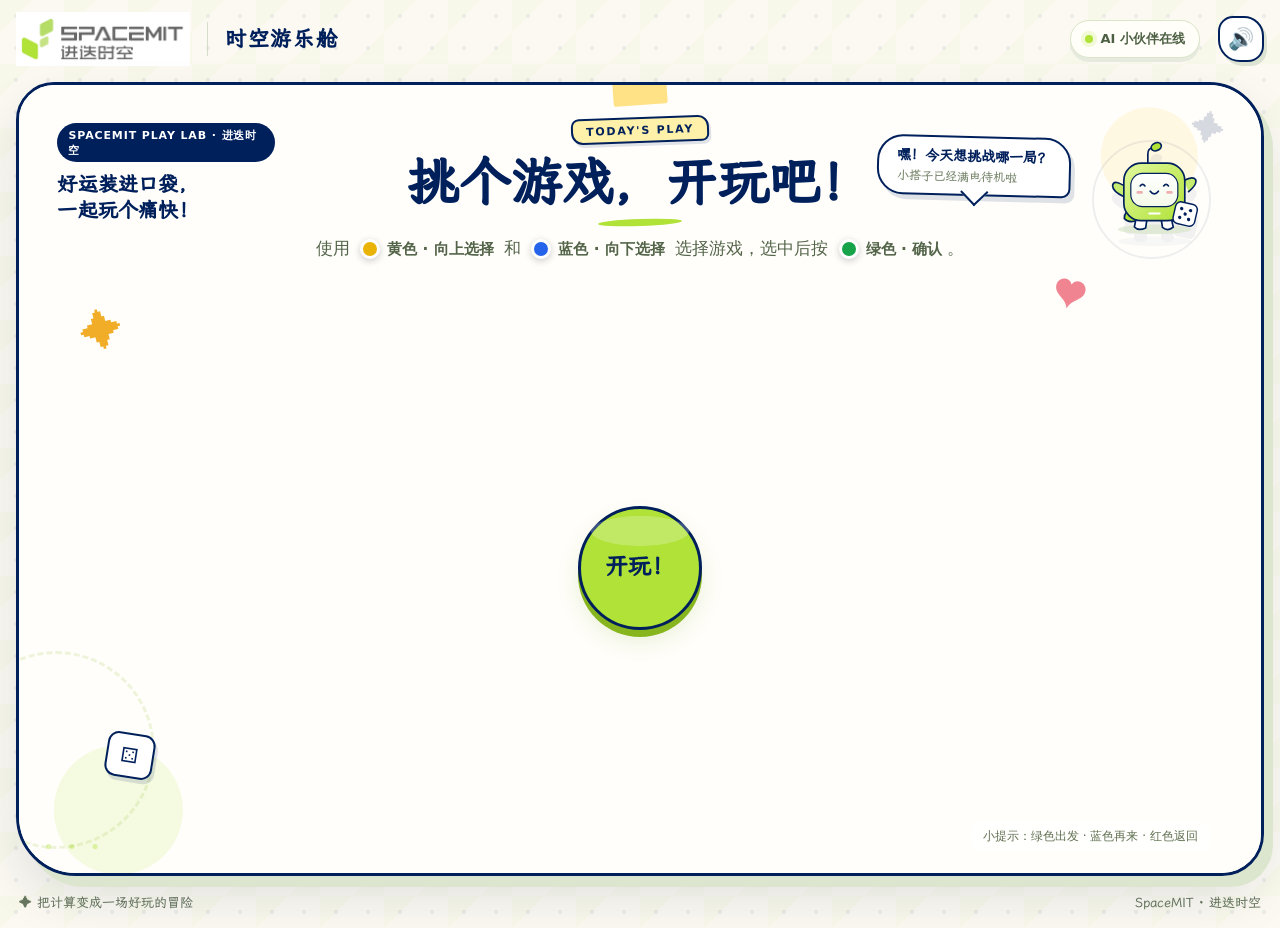
==== web/index.html @ 650502dc "chore: remove dead CSS, legacy floating-PiP rules and unused spacer element" ====
<!doctype html>
<html lang="zh-CN">
<head>
  <meta charset="UTF-8" />
  <meta name="viewport" content="width=device-width, initial-scale=1.0" />
  <meta name="theme-color" content="#f7f9fc" />
  <title>时空游乐舱 · 进迭时空</title>
  <link rel="stylesheet" href="./styles.css" />
</head>
<body>
  <div class="app-shell">
    <header class="topbar">
      <div class="brand">
        <img class="brand-logo" src="./assets/spacemit-logo.png" alt="SPACEMIT 进迭时空" />
        <span class="brand-divider" aria-hidden="true"></span>
        <span class="brand-name">时空游乐舱</span>
      </div>
      <div class="topbar-right">
        <span class="companion-status"><span aria-hidden="true"></span>AI 小伙伴在线</span>
        <button class="icon-button" id="soundToggle" type="button" aria-label="切换语音">🔊</button>
      </div>
    </header>

    <div class="experience-shell">
      <aside class="buddy-panel" aria-label="AI 游戏小伙伴">
        <div class="buddy-doodles" aria-hidden="true">
          <span class="doodle-star">✦</span><span class="doodle-heart">♥</span><span class="doodle-die">⚄</span>
        </div>
        <div class="buddy-copy">
          <p>SPACEMIT PLAY LAB · 进迭时空</p>
          <h2>好运装进口袋，<br />一起玩个痛快！</h2>
        </div>
        <div class="buddy-speech">嘿！今天想挑战哪一局？<span>小搭子已经满电待机啦</span></div>
        <svg class="buddy-art" viewBox="0 0 500 430" role="img" aria-label="芯片小伙伴概念角色">
          <defs>
            <linearGradient id="buddyBody" x1="0" y1="0" x2="1" y2="1"><stop stop-color="#e2f89d"/><stop offset="1" stop-color="#b0e237"/></linearGradient>
            <linearGradient id="buddyFace" x1="0" y1="0" x2="0" y2="1"><stop stop-color="#fff"/><stop offset="1" stop-color="#f4fae9"/></linearGradient>
          </defs>
          <ellipse cx="244" cy="389" rx="153" ry="20" fill="#cedfbc" opacity=".5"/>
          <g stroke="#00205c" stroke-width="7" stroke-linecap="round" stroke-linejoin="round">
            <path d="M155 298q-38 14-37 46q19 22 56 6M316 298q43 10 46 41q-18 27-54 11" fill="#b0e237"/>
            <path d="M166 349l-6 30q16 18 47 4l5-35M272 349l5 32q22 18 45-1l-9-40" fill="#fff"/>
            <path d="M366 185q39-20 49-3q8 19-29 50M124 212q-48-32-54-9q-6 25 45 49" fill="#c5eb6f"/>
            <rect x="116" y="113" width="254" height="240" rx="73" fill="url(#buddyBody)"/>
            <path d="M216 112V76q-1-24 24-29" fill="none"/>
            <ellipse cx="251" cy="45" rx="22" ry="16" transform="rotate(-24 251 45)" fill="#b0e237"/>
            <rect x="145" y="156" width="196" height="138" rx="49" fill="url(#buddyFace)" stroke-width="5"/>
            <path d="M184 208q10-13 20 0M282 208q10-13 20 0M226 230q17 23 34 0" fill="none"/>
            <path d="M174 235h16M298 235h16" stroke="#efafb0" stroke-width="11"/>
            <path d="M222 323h43" stroke="#fff" stroke-width="9"/>
          </g>
          <g transform="translate(337 270) rotate(13)">
            <rect width="92" height="92" rx="22" fill="#fff" stroke="#00205c" stroke-width="6"/>
            <g fill="#00205c"><circle cx="27" cy="27" r="7"/><circle cx="65" cy="27" r="7"/><circle cx="46" cy="46" r="7"/><circle cx="27" cy="65" r="7"/><circle cx="65" cy="65" r="7"/></g>
          </g>
        </svg>
        <p class="buddy-label">你的 AI 游戏搭子 <span>SPARK-01</span></p>
        <p class="buddy-note">小提示：绿色出发 · 蓝色再来 · 红色返回</p>
      </aside>

      <main class="stage">
      <header class="stage-head">
        <span class="stage-kicker">TODAY'S PLAY</span>
        <h1 class="stage-title" id="phaseTitle">挑个游戏，开玩吧！</h1>
        <p class="stage-copy" id="phaseCopy">选好游戏，再按下绿色按钮，小搭子陪你一起出发。</p>
      </header>

  <!-- 裁决摄像头常驻画面：摇骰过程大画面，裁决和结果进一步放大；
       单一 iframe 用 CSS 按相位切换尺寸，不重载流。 -->
  <div class="vision-pip hidden" id="analysisStreamPanel">
    <div class="analysis-stream-head">
      <span class="analysis-stream-label"><span class="live-dot" aria-hidden="true"></span>实时画面</span>
    </div>
    <!-- Shared player keeps the loading scene visible until a video frame arrives. -->
    <iframe
      id="analysisStream"
      title="实时检测画面"
      src="about:blank"
      allow="autoplay; fullscreen; picture-in-picture"
      allowfullscreen
      loading="eager"
      referrerpolicy="no-referrer"
    ></iframe>
  </div>

      <div class="stage-body" id="stageContent">

        <!-- 待机页（全体游戏之前；select 空闲超时进入，任意按键唤醒） -->
        <section class="view hidden" data-view="standby" aria-label="待机">
          <div class="standby-scene">
            <div class="standby-orb">
              <span class="standby-ring" aria-hidden="true"></span>
              <span class="standby-ring standby-ring-2" aria-hidden="true"></span>
              <span class="standby-core" aria-hidden="true"></span>
              <!-- 睡意符号贴住 orb 右上角，随它一起浮动 -->
              <div class="standby-zzz" aria-hidden="true"><span>z</span><span>z</span><span>Z</span></div>
            </div>
            <p class="standby-hint">按任意键开始</p>
            <p class="standby-wake-words hidden" id="standbyWakeWords"></p>
            <p class="standby-probe" id="standbyProbe"></p>
          </div>
        </section>

        <!-- 选择游戏 -->
        <section class="view" data-view="select">
          <div class="game-list" id="gameList" role="listbox" aria-label="游戏列表"></div>
          <button class="btn-circle btn-green" id="startGame" type="button">开玩！</button>
          <p class="standby-wake-words hidden" id="selectVoiceHint"></p>
        </section>

        <!-- 游戏规则 -->
        <section class="view hidden" data-view="rules">
          <div class="rules-list">
            <div class="rules-item"><span>01</span><div><strong>摆好骰盅</strong><p>把双方骰盅放进指定区域，准备好就按绿色按钮。</p></div></div>
            <div class="rules-item"><span>02</span><div><strong>一起摇起来</strong><p>跟着倒计时，与机械臂同时开摇、同时停下。</p></div></div>
            <div class="rules-item"><span>03</span><div><strong>揭晓好运</strong><p>开盖后别碰骰子，交给视觉侦探数点数、判胜负。</p></div></div>
          </div>
          <div class="view-actions">
            <button class="btn-circle btn-red" id="backFromRules" type="button">返回</button>
            <button class="btn-circle btn-blue" id="repeatRules" type="button" aria-keyshortcuts="ArrowDown">再讲一遍</button>
            <button class="btn-circle btn-green" id="confirmRules" type="button" aria-keyshortcuts="Enter">懂啦，出发</button>
          </div>
        </section>

        <!-- 机械臂归位（离开结果页时先回初始姿态） -->
        <section class="view hidden" data-view="rehome" aria-label="机械臂归位中">
          <h2 class="view-title">机械臂回起点啦</h2>
          <div class="arm-progress hidden" id="armRehomeRow" aria-live="polite">
            <span class="arm-robot" aria-hidden="true">🦾</span>
            <span id="armRehomeText">机械臂准备中</span>
            <span class="arm-phase-step" id="armRehomeStep"></span>
          </div>
        </section>

        <!-- 准备 -->
        <section class="view hidden" data-view="ready">
          <h2 class="view-title">握好骰盅，好运要出发啦！</h2>
          <p class="stage-copy" id="readyButtonHint"></p>
          <div class="view-actions">
            <button class="btn-circle btn-red" id="readyBack" type="button">返回</button>
            <button class="btn-circle btn-green" id="startShake" type="button">摇起来！</button>
          </div>
        </section>

        <!-- 开局过场：机械臂抓取期间的大字动画 -->
        <section class="view hidden" data-view="game_start">
          <div class="game-start-text" id="gameStartText">游戏开始！</div>
          <div class="arm-progress hidden" id="armGameStartRow" aria-live="polite">
            <span class="arm-robot" aria-hidden="true">🦾</span>
            <span id="armGameStartText">机械臂准备中</span>
            <span class="arm-phase-step" id="armGameStartStep"></span>
          </div>
        </section>

        <!-- 倒计时（摇骰三二一；下方并行显示机械臂抓取进度） -->
        <section class="view hidden" data-view="countdown">
          <div class="countdown-number" id="countdownNumber">3</div>
          <div class="arm-progress" id="armCountdownRow" aria-live="polite">
            <span class="arm-robot" aria-hidden="true">🦾</span>
            <span id="armCountdownText">机械臂准备中</span>
            <span class="arm-phase-step" id="armCountdownStep"></span>
          </div>
        </section>

        <!-- 摇骰（机械臂进度行；摇完喊停的 stop_call 复用本视图） -->
        <section class="view hidden" data-view="shaking">
          <div class="shake-cup" id="shakeCup" aria-hidden="true"></div>
          <h2 class="view-title" id="shakingTitle">摇起来！</h2>
          <div class="arm-progress hidden" id="armShakingRow" aria-live="polite">
            <span class="arm-robot" aria-hidden="true">🦾</span>
            <span id="armShakingText">机械臂准备中</span>
            <span class="arm-phase-step" id="armShakingStep"></span>
          </div>
        </section>

        <!-- 机械臂未完成（重试 / 退出） -->
        <section class="view hidden" data-view="arm_failed">
          <h2 class="view-title">机械臂刚刚卡了一下</h2>
          <p class="analysis-status" id="armFailedStatus">没关系！可以让它再试一次。</p>
          <div class="view-actions">
            <button class="btn-pill btn-red" id="armBack" type="button">退出本局</button>
            <button class="btn-circle btn-blue" id="armRetry" type="button" aria-keyshortcuts="ArrowDown">机械臂重试</button>
          </div>
        </section>

        <!-- 猜拳出拳（rps）：听口令，念到「布」同时亮出手势 -->
        <section class="view hidden" data-view="play">
          <div class="rps-throw" aria-hidden="true">✊ ✌ 🖐</div>
          <h2 class="view-title">石头 · 剪刀 · 布</h2>
        </section>

        <!-- 分析 -->
        <section class="view hidden" data-view="analysis">
          <div class="analysis-spinner" aria-hidden="true"></div>
          <h2 class="view-title" id="analysisTitle">点数侦探正在认真数</h2>
          <div class="analysis-steps">
            <div class="analysis-step active" id="stepCapture"><span>✓</span><div><strong>看清骰子</strong></div></div>
            <div class="analysis-step" id="stepDetect"><span>2</span><div><strong>数一数点数</strong></div></div>
            <div class="analysis-step" id="stepJudge"><span>3</span><div><strong>揭晓胜负</strong></div></div>
          </div>
          <p class="analysis-status" id="analysisStatus">正在请求 K3 YOLOv8 推理进程…</p>
          <div class="view-actions analysis-failure-actions hidden" id="analysisFailureActions">
            <button class="btn-pill btn-red" id="analysisBackToGames" type="button">退出游戏，返回列表</button>
            <button class="btn-circle btn-blue" id="analysisRetry" type="button" aria-keyshortcuts="ArrowDown">重新识别<br />再看一次</button>
            <button class="btn-circle btn-green" id="analysisNewRound" type="button">再来一局</button>
          </div>
        </section>

        <!-- 结果 -->
        <section class="view hidden" data-view="result">
          <div class="result-banner" id="resultBanner">
            <span class="result-emoji" id="resultEmoji">🏆</span>
            <div>
              <h2 class="view-title" id="resultTitle">玩家获胜</h2>
              <p class="result-subtitle" id="resultSubtitle">点数总和更高！</p>
            </div>
          </div>
          <div class="scoreboard">
            <div class="score-side player-side" id="playerScoreSide">
              <span class="score-label">你的好运 · PLAYER</span>
              <div class="score-dice" id="playerDice"></div>
              <strong id="playerScore">24</strong>
            </div>
            <div class="versus">VS</div>
            <div class="score-side agent-side" id="agentScoreSide">
              <span class="score-label">小搭子 · AGENT</span>
              <div class="score-dice" id="agentDice"></div>
              <strong id="agentScore">18</strong>
            </div>
          </div>
          <div class="view-actions">
            <button class="btn-pill btn-red" id="backToGames" type="button">返回游戏列表</button>
            <button class="btn-circle btn-green" id="newRound" type="button">再来一局</button>
          </div>
        </section>

      </div>

      </main>
    </div>

    <footer class="brand-footer">
      <span>✦ 把计算变成一场好玩的冒险</span>
      <span>SpaceMIT · 进迭时空</span>
    </footer>

  </div>

  <div class="toast" id="toast" role="status" aria-live="polite"></div>
  <div class="asr-feedback" id="asrFeedback" role="status" aria-live="polite"></div>
  <script type="module" src="./app.js"></script>
</body>
</html>
---- web/styles.css ----
@font-face {
  font-family: "LXGW Play";
  src: url("./assets/fonts/LXGWWenKai-UI.woff2") format("woff2");
  font-display: swap;
  font-weight: 500;
  font-style: normal;
}

:root {
  --bg: #f7f9fc;
  --text: #00205c;
  --muted: #718066;
  --muted-2: #536449;
  --line: #dfe8d5;
  --accent: #00205c;
  --accent-soft: #f2f8e4;
  --accent-contrast: #00205c;
  --brand-green: #b0e237;
  --brand-green-dark: #86b51d;
  --brand-blue: #00205c;
  --brand-gray: #666666;
  --win: #719b0b;
  --loss: #dc2626;
  --tie: #d97706;
  --surface: #ffffff;
  --surface-muted: #f0f5e8;
  --shadow: 0 14px 36px rgba(47, 74, 18, .07);
  --shadow-hover: 0 18px 40px rgba(111, 150, 20, .14);
}

* { box-sizing: border-box; }
html, body { margin: 0; min-height: 100%; background: #fcfdf9; color: var(--text); font-family: "Noto Sans CJK SC", "PingFang SC", "Microsoft YaHei", system-ui, sans-serif; }
button { font: inherit; color: inherit; }
button:focus-visible { outline: 3px solid #2b5597; outline-offset: 5px; }

.app-shell { max-width: 1480px; min-height: 100vh; margin: 0 auto; padding: 0 56px 18px; display: flex; flex-direction: column; }

/* 顶部栏 */
.topbar { min-height: 102px; display: flex; align-items: center; justify-content: space-between; border-bottom: 1px solid #edf1e8; }
.brand { display: flex; align-items: center; gap: 22px; }
.brand-logo { display: block; width: 190px; height: 60px; object-fit: contain; }
.brand-divider { width: 1px; height: 28px; background: #dce4d5; }
.brand-name { font-size: 19px; font-weight: 850; letter-spacing: .12em; }
.topbar-right { display: flex; align-items: center; gap: 18px; }
.companion-status { display: inline-flex; align-items: center; gap: 8px; padding: 9px 14px; border-radius: 999px; background: #f2f7e9; color: #68775e; font-size: 13px; }
.companion-status > span { width: 8px; height: 8px; border-radius: 50%; background: var(--brand-green); box-shadow: 0 0 0 4px rgba(176, 226, 55, .18); }
.icon-button { width: 46px; height: 46px; border: 1px solid var(--line); background: var(--surface); color: var(--muted-2); border-radius: 50%; cursor: pointer; font-size: 21px; }

/* 品牌游戏舱：欢迎/规则/准备页由角色陪伴，进入实际对局后舞台自动铺满。 */
.experience-shell { flex: 1; display: grid; grid-template-columns: minmax(360px, .9fr) minmax(640px, 1.1fr); min-height: 0; margin-top: 32px; border: 1px solid var(--line); border-radius: 34px; overflow: hidden; background: var(--surface); box-shadow: var(--shadow); }
.buddy-panel { position: relative; min-height: 690px; padding: 42px 48px 28px; overflow: hidden; display: flex; flex-direction: column; align-items: center; justify-content: center; background: #f0f7df; text-align: center; }
.buddy-panel::before, .buddy-panel::after { content: ''; position: absolute; border: 1px solid #dbe9c4; border-radius: 50%; pointer-events: none; }
.buddy-panel::before { width: 610px; height: 610px; left: -40px; top: 90px; }
.buddy-panel::after { width: 430px; height: 430px; left: 55px; top: 180px; }
.buddy-copy, .buddy-speech, .buddy-art, .buddy-label, .buddy-note { position: relative; z-index: 1; }
.buddy-copy { align-self: stretch; text-align: left; margin-bottom: 10px; }
.buddy-copy p { margin: 0 0 8px; color: #66775a; font-size: 14px; }
.buddy-copy h2 { margin: 0; font-size: clamp(28px, 2.6vw, 40px); line-height: 1.16; letter-spacing: -.03em; }
.buddy-speech { margin-top: 16px; padding: 15px 26px; border-radius: 22px; background: #fff; box-shadow: 0 5px 0 #dceac5; font-size: 18px; font-weight: 800; }
.buddy-speech::after { content: ''; position: absolute; width: 18px; height: 18px; left: calc(50% - 9px); bottom: -8px; transform: rotate(45deg); background: #fff; }
.buddy-speech span { display: block; margin-top: 5px; color: #748369; font-size: 12px; font-weight: 500; }
.buddy-art { width: min(100%, 390px); height: auto; margin-top: -4px; }
.buddy-label { margin: -10px 0 0; font-size: 15px; font-weight: 800; }
.buddy-label span { margin-left: 5px; padding: 3px 8px; border: 1px solid #cadab1; border-radius: 999px; color: #6b7a5d; font-size: 10px; font-weight: 500; }
.buddy-note { margin: 12px 0 0; color: #77856a; font-size: 12px; }

body[data-phase="game_start"] .experience-shell,
body[data-phase="rehome"] .experience-shell,
body[data-phase="countdown"] .experience-shell,
body[data-phase="shaking"] .experience-shell,
body[data-phase="arm_failed"] .experience-shell,
body[data-phase="play"] .experience-shell,
body[data-phase="analysis"] .experience-shell,
body[data-phase="result"] .experience-shell { grid-template-columns: 1fr; }
body[data-phase="game_start"] .buddy-panel,
body[data-phase="rehome"] .buddy-panel,
body[data-phase="countdown"] .buddy-panel,
body[data-phase="shaking"] .buddy-panel,
body[data-phase="arm_failed"] .buddy-panel,
body[data-phase="play"] .buddy-panel,
body[data-phase="analysis"] .buddy-panel,
body[data-phase="result"] .buddy-panel { display: none; }

/* 主舞台 */
.stage { min-width: 0; flex: 1; padding: 28px 44px 24px; display: flex; flex-direction: column; align-items: center; text-align: center; }
.stage-head { margin: 18px 0 28px; }
/* 分析相位：视图自带标题与实时画面面板，外框标题区既重复又占高度。
   板端内容区实测约 940px，留着它会把检测进度文案挤出屏幕（162px 溢出）。 */
body[data-phase="analysis"] .stage-head { display: none; }
/* 分析视图含 16:9 实时画面，是全站最高的一屏：收紧上下留白，让内容在
   940px 高度内收口，不在识别环节给大屏挂上滚动条。画面面板保持原尺寸
   （它是这一屏的主角），压缩的是 spinner 与步骤区的间距。 */
body[data-phase="analysis"] .stage-body { padding-top: 0; padding-bottom: 0; }
body[data-phase="analysis"] .app-shell { padding-bottom: 0; }
body[data-phase="analysis"] .analysis-spinner { margin-bottom: 16px; }
body[data-phase="analysis"] .analysis-steps { margin: 24px 0 18px; }
body[data-phase="analysis"] .analysis-status { margin-bottom: 0; }
.stage-title { margin: 10px 0 9px; font-size: clamp(36px, 4vw, 50px); line-height: 1.08; letter-spacing: -.035em; }
.stage-copy { max-width: 720px; margin: 0 auto; color: var(--muted-2); font-size: 18px; line-height: 1.6; }
.controller-hint { display: inline-flex; align-items: center; gap: 7px; margin: 0 5px; white-space: nowrap; vertical-align: middle; }
.controller-key { display: inline-block; width: 20px; height: 20px; border: 3px solid #fff; border-radius: 50%; box-shadow: 0 2px 7px rgba(16, 24, 40, .22); }
.controller-hint > span:last-child { color: var(--muted-2); font-size: .9em; font-weight: 650; }
.controller-key-green { background: #16a34a; }
.controller-key-red { background: #dc2626; }
.controller-key-blue { background: #2563eb; }
.controller-key-yellow { background: #eab308; }

.stage-body { width: 100%; max-width: 920px; display: flex; flex: 1; align-items: center; justify-content: center; padding: 8px 0 30px; }
.view { width: 100%; animation: fadeIn .35s ease both; }
.hidden { display: none !important; }

.view-title { margin: 0 0 28px; font-size: 44px; line-height: 1.15; letter-spacing: -.02em; }

/* 游戏列表 */
.game-list { display: flex; flex-direction: column; gap: 15px; margin-bottom: 28px; }
.game-option { width: 100%; display: flex; align-items: center; text-align: left; gap: 22px; padding: 24px 26px; background: var(--surface); border: 2px solid var(--line); border-radius: 22px; box-shadow: 0 7px 22px rgba(47, 74, 18, .05); cursor: pointer; transition: .2s; }
.game-option:hover, .game-option.selected { border-color: var(--brand-green); background: #f7fbea; box-shadow: var(--shadow-hover); transform: translateY(-2px); }
.game-option.disabled { cursor: not-allowed; transform: none; background: var(--bg); border-color: var(--line); box-shadow: none; }
/* 禁用卡片只淡化内容，不淡化「即将开放」徽标——那是这一格里最需要读到的信息 */
.game-option.disabled .game-icon, .game-option.disabled .game-copy { opacity: .45; }
.game-icon { width: 68px; height: 68px; border: 2px solid var(--brand-blue); border-radius: 17px; display: grid; place-items: center; font-size: 40px; background: #fff; transform: rotate(-3deg); box-shadow: 3px 4px 0 #dce8ca; }
.game-copy { display: flex; flex-direction: column; gap: 8px; flex: 1; }
.game-copy strong { font-size: 28px; }
.game-copy small { color: var(--muted); font-size: 16px; }
.game-arrow { display: grid; place-items: center; width: 28px; height: 28px; border-radius: 50%; background: var(--brand-green); color: var(--brand-blue); font-size: 18px; font-weight: 900; }
.game-lock { border: 1px solid var(--line); border-radius: 8px; padding: 8px 14px; color: var(--muted-2); font-size: 15px; }

/* 按钮 */
/* 实体按键同色按钮：绿=确认/开始，蓝=向下/重听/重试，红=停止/返回 */
.btn-circle, .btn-pill { display: inline-flex; align-items: center; justify-content: center; border: 0; cursor: pointer; font-weight: 800; color: #fff; transition: .18s; }
.btn-circle { width: 128px; height: 128px; border-radius: 50%; padding: 0 12px; font-size: 24px; line-height: 1.25; text-align: center; }
.btn-pill { border-radius: 999px; padding: 16px 36px; font-size: 22px; }
.btn-circle:hover, .btn-pill:hover { filter: brightness(1.12); transform: translateY(-2px); }
.btn-green { background: #16a34a; background: var(--brand-green); color: var(--brand-blue); box-shadow: 0 7px 0 var(--brand-green-dark), 0 12px 22px rgba(124, 161, 35, .15); }
.btn-red { background: #dc2626; box-shadow: 0 8px 18px rgba(220, 38, 38, .22); }
.btn-blue { background: #2563eb; box-shadow: 0 8px 18px rgba(37, 99, 235, .22); }

/* 机械臂进度行（倒计时页/摇骰页/过场页共用）：🦾 + 当前阶段 + n/10 计数 */
.arm-progress { display: flex; align-items: center; justify-content: center; gap: 12px; margin-top: 18px; padding: 10px 22px; border: 1px solid var(--line); border-radius: 999px; background: var(--surface); box-shadow: var(--shadow); color: var(--muted); font-size: 20px; }
.arm-robot { font-size: 24px; }
.arm-phase-step { color: var(--accent); font-weight: 700; font-variant-numeric: tabular-nums; }

/* 开局过场：大字弹入 + 轻微脉动，倒计时/语音开始前机械臂完成抓取 */
.game-start-text { font-size: 120px; font-weight: 900; letter-spacing: .04em; color: var(--accent); animation: gameStartPop .6s cubic-bezier(.2, 1.4, .4, 1) both, gameStartPulse 1.2s ease-in-out .6s infinite; }
@keyframes gameStartPop { from { opacity: 0; transform: scale(.4); } to { opacity: 1; transform: scale(1); } }
@keyframes gameStartPulse { 0%, 100% { transform: scale(1); } 50% { transform: scale(1.045); } }
@media (prefers-reduced-motion: reduce) {
  .game-start-text { animation: gameStartPop .01s both; }
}


/* 规则 */
.rules-list { display: grid; grid-template-columns: repeat(3, 1fr); gap: 20px; margin-bottom: 40px; text-align: left; }
.rules-item { padding: 25px; border: 1px solid var(--line); border-radius: 20px; background: #fbfcf8; box-shadow: 0 8px 24px rgba(47, 74, 18, .05); }
.rules-item > span { color: #719b0b; font-size: 20px; font-weight: 800; }
.rules-item strong { display: block; margin: 12px 0 8px; font-size: 26px; }
.rules-item p { margin: 0; color: var(--muted-2); font-size: 18px; line-height: 1.55; }
.view-actions { display: flex; justify-content: center; gap: 16px; }

/* 倒计时 */
/* 每个数字各自弹一次：动画时长 0.45s 短于 tick_seconds(0.8s)，下一个数字到来前收尾。
   纯 CSS 动画只在元素首次显示时播放，数字变化时由 renderTick 摘掉/加回 .pop 重放。 */
.countdown-number { font-size: 240px; line-height: .9; font-weight: 900; letter-spacing: -.06em; }
.countdown-number.pop { animation: countPop .45s ease both; }

/* 猜拳出拳页的三个拳形（rps）。结果页记分牌里的单拳复用 .die 的底色与
   尺寸变量， emoji 直接当内容，不进点阵网格。 */
.rps-throw { font-size: 92px; line-height: 1; letter-spacing: .12em; margin-bottom: 18px; }
.rps-gesture { --die-size: 56px; width: var(--die-size); height: var(--die-size); display: grid; place-items: center; font-size: 38px; line-height: 1; border-radius: calc(var(--die-size) * .2); background: #d9e2ec; }

/* 摇骰：舞台（.shake-cup）承载落地阴影；.shake-bounce 负责上下颠并给立方体
   透视；换点数交给 .die-cube 的翻滚。两个动画周期不同（.62s / 1.8s），免得
   机械同步露出破绽。骰子腾空时地面阴影同时缩小变淡，看得出它在"篓里被摇"。 */
.shake-cup { position: relative; display: grid; place-items: center; padding-bottom: 30px; margin-bottom: 20px; }
.shake-cup::after { content: ''; position: absolute; left: 50%; bottom: 8px; width: 96px; height: 18px; margin-left: -48px; border-radius: 50%; background: radial-gradient(ellipse at center, rgba(16, 24, 40, .26) 0%, rgba(16, 24, 40, .11) 46%, rgba(16, 24, 40, 0) 74%); animation: shadowBreathe .62s ease-in-out infinite; }
.shake-bounce { perspective: 760px; animation: shake .62s ease-in-out infinite; }

/* 分析 */
.analysis-spinner { width: 52px; height: 52px; margin: 0 auto 28px; border: 4px solid var(--line); border-top-color: var(--accent); border-radius: 50%; animation: spin 1s linear infinite; }
.vision-pip { position: fixed; top: 104px; left: 50%; right: auto; transform: translateX(-50%); width: 236px; padding: 5px; border: 1px solid var(--line); border-radius: 14px 10px 16px 11px; background: var(--surface); box-shadow: var(--shadow); text-align: left; z-index: 25; transition: top .4s cubic-bezier(.25,.9,.3,1.05), width .4s cubic-bezier(.25,.9,.3,1.05), padding .4s; }
/* 小窗居中正上方（用户 2026-09-24 拍板）——局内各阶段的标题区让出顶部带，
   裁决态本来就隐藏 stage-head 不用让。 */
body[data-phase="rules"] .stage-head,
body[data-phase="ready"] .stage-head,
body[data-phase="rehome"] .stage-head,
body[data-phase="game_start"] .stage-head,
body[data-phase="countdown"] .stage-head,
body[data-phase="shaking"] .stage-head,
body[data-phase="arm_failed"] .stage-head,
body[data-phase="rps-play"] .stage-head,
body[data-phase="result"] .stage-head { padding-top: 138px; }
.vision-pip .analysis-stream-head { display: none; }
body[data-phase="select"] .vision-pip,
body[data-phase="standby"] .vision-pip { display: none; }
.analysis-stream-head { display: flex; align-items: center; justify-content: space-between; gap: 16px; margin: 0 4px 10px; color: var(--muted-2); font-size: 15px; }
.analysis-stream-label { display: inline-flex; align-items: center; gap: 8px; font-weight: 700; letter-spacing: .04em; }
.live-dot { width: 9px; height: 9px; border-radius: 50%; background: var(--loss); box-shadow: 0 0 0 4px rgba(248, 113, 113, .14); animation: livePulse 1.4s ease-in-out infinite; }
#analysisStream { display: block; width: 100%; aspect-ratio: 16 / 9; border: 0; border-radius: 12px; background: #e4e7ec; }
.analysis-steps { display: grid; grid-template-columns: repeat(3, 1fr); gap: 16px; margin: 40px 0 30px; }
.analysis-step { display: flex; align-items: center; justify-content: center; gap: 12px; padding: 20px; border: 1px solid var(--line); border-radius: 14px; background: var(--surface); box-shadow: var(--shadow); opacity: .4; }
.analysis-step.active { opacity: 1; border-color: var(--accent); }
.analysis-step span { display: grid; place-items: center; width: 34px; height: 34px; border-radius: 50%; border: 2px solid #4a4a4a; color: var(--muted-2); font-size: 16px; font-weight: 700; }
.analysis-step.active span { color: var(--brand-blue); background: var(--brand-green); border-color: var(--brand-green); }
.analysis-step.failed { opacity: 1; border-color: var(--loss); }
.analysis-step.failed span { color: #fff; background: var(--loss); border-color: var(--loss); }
.analysis-step strong { font-size: 20px; }
.analysis-status { margin: 0 0 28px; color: var(--muted-2); font-size: 20px; line-height: 1.6; }
.analysis-failure-actions { flex-wrap: wrap; }

/* 结果 */
.result-banner { display: inline-flex; align-items: center; gap: 20px; padding: 22px 34px; border: 2px solid rgba(176, 226, 55, .7); border-radius: 22px; background: rgba(176, 226, 55, .13); }
.result-banner.loss { border-color: rgba(248, 113, 113, .4); background: rgba(248, 113, 113, .08); }
.result-emoji { font-size: 56px; }
.result-banner .view-title { margin: 4px 0 6px; font-size: 40px; }
.result-subtitle { margin: 0; color: var(--muted-2); font-size: 18px; }
.scoreboard { display: grid; grid-template-columns: 1fr auto 1fr; align-items: center; gap: 40px; margin: 36px 0; padding: 32px; border: 1px solid var(--line); border-radius: 24px; background: var(--surface); box-shadow: var(--shadow); }
.score-side { grid-row: 1; text-align: center; }
.score-label { display: block; color: var(--muted); font-size: 18px; letter-spacing: .08em; }
.score-dice { display: flex; justify-content: center; gap: 8px; margin: 20px 0; }
.score-side > strong { display: block; font-size: 84px; line-height: 1; font-weight: 900; letter-spacing: -.04em; }
.versus { grid-column: 2; grid-row: 1; color: var(--muted); font-size: 26px; font-weight: 800; }

/* 骰子点阵：全站唯一的骰子画法，比分板与摇骰页共用同一套点数布局。
   40px（比分板）是"数据字形"，扁平即可；摇骰页那颗 120px 的另有实物画法
   （见下面的 .die-face）——放大后的图标必须换画法，直接缩放会像贴纸。 */
.die { --die-size: 40px; --die-pip: 7px; --die-pad: 7px; width: var(--die-size); height: var(--die-size); border-radius: var(--die-radius, calc(var(--die-size) * .2)); background: #d9e2ec; display: grid; grid-template: repeat(3, 1fr) / repeat(3, 1fr); padding: var(--die-pad); gap: 2px; }
.die span { width: var(--die-pip); height: var(--die-pip); border-radius: 50%; align-self: center; justify-self: center; background: #17293b; opacity: 0; }
.die span.on { opacity: 1; }

/* 摇骰页的主角骰：真·六面立方体（preserve-3d），翻滚时面朝向一变就等于
   换了点数，所以观众看到的是"在翻的骰子"而不是固定一个 5 点。
   每一面都复用 .die 的点阵与尺寸变量。
   两个要点：①六个面按真骰子摆位，对面点数之和为 7（1-6 / 2-5 / 3-4）；
   ②立体感靠**相邻面的明度差**（每面给不同亮度的白），不靠描边——描边会在
   共用棱上叠成双线，圆角会在角上留缺口，两个都会让立方体散成几片卡片。
   所以圆角收到 2px（够软又不露缺口），并且不给 border。 */
.die-cube { position: relative; width: 120px; height: 120px; transform-style: preserve-3d; animation: tumble 1.8s linear infinite; will-change: transform; }
.die-face { --die-size: 120px; --die-pip: 19px; --die-pad: 20px; --die-radius: 2px; position: absolute; top: 0; left: 0; }
.die-face span { background: radial-gradient(circle at 36% 30%, #3c5878 0%, #17293b 58%, #0b1725 100%); box-shadow: inset 0 2px 3px rgba(0, 0, 0, .5), 0 1px 0 rgba(255, 255, 255, .85); }
/* 固定光源：上面最亮、下面最暗，正面比侧面亮一档。最暗的面压到 #ced9e5
   附近——这样即使某帧正对镜头，也总有侧面的色阶撑住骰子的轮廓。 */
.die-face-1 { transform: translateZ(60px); background: linear-gradient(158deg, #ffffff 0%, #e9eff6 100%); }
.die-face-2 { transform: rotateY(90deg) translateZ(60px); background: linear-gradient(200deg, #f7fafd 0%, #e0e8f1 100%); }
.die-face-3 { transform: rotateX(90deg) translateZ(60px); background: linear-gradient(158deg, #ffffff 0%, #f0f5fa 100%); }
.die-face-4 { transform: rotateX(-90deg) translateZ(60px); background: linear-gradient(158deg, #e5ecf4 0%, #ced9e5 100%); }
.die-face-5 { transform: rotateY(-90deg) translateZ(60px); background: linear-gradient(158deg, #f0f5fa 0%, #d8e1eb 100%); }
.die-face-6 { transform: rotateY(180deg) translateZ(60px); background: linear-gradient(158deg, #f3f7fb 0%, #dde5ee 100%); }

.agent-side .die { background: #ffe6ce; }
.agent-side .die span { background: #733d22; }

/* 底部 */
.brand-footer { display: flex; align-items: center; justify-content: space-between; padding: 19px 3px 0; color: #7a866f; font-size: 12px; }


/* 提示 */
.toast { position: fixed; left: 50%; bottom: 34px; transform: translate(-50%, 20px); padding: 16px 24px; border: 1px solid rgba(5, 150, 105, .35); border-radius: 12px; background: var(--surface); color: #067647; box-shadow: var(--shadow); font-size: 18px; opacity: 0; pointer-events: none; transition: .25s; }
.toast.show { opacity: 1; transform: translate(-50%, 0); }

/* ASR 语音反馈：顶部气泡，按事件结果分级（ok=生效 / wait=播报闸暂缓 / info=未匹配或不受支持） */
.asr-feedback { position: fixed; top: 26px; left: 50%; transform: translate(-50%, -16px); max-width: min(86vw, 680px); padding: 14px 22px; border: 1px solid var(--line); border-radius: 14px; background: var(--surface); color: var(--muted-2); box-shadow: var(--shadow); font-size: 19px; font-weight: 650; opacity: 0; pointer-events: none; transition: .22s; z-index: 30; }
.asr-feedback.show { opacity: 1; transform: translate(-50%, 0); }
.asr-feedback.level-ok { border-color: rgba(22, 163, 74, .45); color: #067647; background: rgba(52, 211, 153, .1); }
.asr-feedback.level-wait { border-color: rgba(217, 119, 6, .5); color: #b54708; background: rgba(255, 214, 130, .16); }
.asr-feedback.level-info { color: var(--muted-2); }

/* 待机页：全体游戏之前的空闲画面（中性品牌元素，不含任何游戏符号） */
/* 待机页把整个标题区让给场景：原先用 visibility 隐藏仍占 147px 版面，
   会把 orb 推离屏幕中心并产生 67px 滚动溢出。 */
body[data-phase="standby"] .stage-head { display: none; }
.standby-scene { position: relative; display: flex; flex-direction: column; align-items: center; justify-content: center; gap: 34px; min-height: 70vh; }
.standby-orb { position: relative; width: 180px; height: 180px; display: grid; place-items: center; }
.standby-core { width: 46px; height: 46px; border-radius: 14px; background: var(--accent); box-shadow: 0 10px 34px rgba(37, 99, 235, .35); animation: standbyBreath 3.6s ease-in-out infinite; }
.standby-ring { position: absolute; inset: 0; border: 2px solid rgba(37, 99, 235, .35); border-radius: 50%; animation: standbyRipple 3.6s ease-out infinite; }
.standby-ring-2 { animation-delay: 1.8s; }
/* 睡意符号挂在 orb 内部，贴其右上角（原先相对 scene 定位，实测飘在 orb 上方 188px） */
.standby-zzz { position: absolute; top: -16px; right: -54px; display: flex; gap: 6px; color: var(--muted); font-weight: 800; }
.standby-zzz span { opacity: 0; animation: standbyZ 5.4s ease-in-out infinite; }
.standby-zzz span:nth-child(2) { animation-delay: 1.2s; font-size: 1.35em; }
.standby-zzz span:nth-child(3) { animation-delay: 2.4s; font-size: 1.75em; }
.standby-hint { margin: 0; color: var(--muted-2); font-size: 20px; animation: standbyHint 3.6s ease-in-out infinite; }
.standby-wake-words { margin: 0; color: var(--muted); font-size: 17px; }
.standby-probe { position: fixed; top: 16px; left: 16px; margin: 0; padding: 8px 14px; border-radius: 10px; background: rgba(29, 41, 57, .82); color: #fff; font-size: 15px; opacity: 0; transition: .2s; pointer-events: none; }
.standby-probe.show { opacity: 1; }

@keyframes standbyBreath { 0%, 100% { transform: scale(1); } 50% { transform: scale(1.14); } }
@keyframes standbyRipple { 0% { transform: scale(.55); opacity: .85; } 100% { transform: scale(1.28); opacity: 0; } }
@keyframes standbyZ { 0%, 100% { transform: translateY(6px); opacity: 0; } 30%, 60% { opacity: .9; } 50% { transform: translateY(-10px); } }
@keyframes standbyHint { 0%, 100% { opacity: .55; } 50% { opacity: 1; } }

@keyframes fadeIn { from { opacity: 0; transform: translateY(10px); } to { opacity: 1; transform: none; } }
@keyframes countPop { from { transform: scale(.6); opacity: 0; } to { transform: scale(1); opacity: 1; } }
@keyframes shake { 0%, 100% { transform: translateY(0) scale(1); } 50% { transform: translateY(-14px) scale(1.015); } }
/* 一圈转满 720°/360°，首尾都是整数圈所以循环无缝；X、Y 轴转速不同，
   每个相位朝向的面都不一样，看起来就是在翻 */
@keyframes tumble { 0% { transform: rotateX(0deg) rotateY(0deg) rotateZ(0deg); } 25% { transform: rotateX(200deg) rotateY(80deg) rotateZ(12deg); } 50% { transform: rotateX(375deg) rotateY(195deg) rotateZ(-8deg); } 75% { transform: rotateX(545deg) rotateY(280deg) rotateZ(10deg); } 100% { transform: rotateX(720deg) rotateY(360deg) rotateZ(0deg); } }
@keyframes shadowBreathe { 0%, 100% { transform: scale(1); opacity: 1; } 22% { transform: scale(.86); opacity: .6; } 46% { transform: scale(1); opacity: 1; } 70% { transform: scale(.88); opacity: .68; } }
@keyframes urgentPulse { 0%, 100% { transform: scale(1); opacity: 1; } 50% { transform: scale(1.08); opacity: .72; } }
@keyframes spin { to { transform: rotate(360deg); } }
@keyframes livePulse { 0%, 100% { opacity: .55; } 50% { opacity: 1; } }

@media (prefers-reduced-motion: reduce) {
  *, *::before, *::after {
    animation-duration: .01ms !important;
    animation-iteration-count: 1 !important;
    transition-duration: .01ms !important;
  }
  /* 待机核心元素降级为静态呼吸态：动画被禁后仍保持可见的待机标识 */
  .standby-core { transform: scale(1.06); }
  .standby-zzz span { opacity: .8; }
  .standby-hint { opacity: 1; }
}

@media (max-width: 720px) {
  .app-shell { padding: 0 18px 16px; }
  .topbar { min-height: 76px; }
  .brand { gap: 12px; }
  .brand-logo { width: 132px; height: 48px; }
  .brand-divider, .companion-status { display: none; }
  .brand-name { font-size: 13px; letter-spacing: .06em; }
  .experience-shell { display: block; margin-top: 20px; border-radius: 24px; }
  .buddy-panel { display: none; }
  .stage { padding: 24px 20px 18px; }
  .stage-title { font-size: 38px; }
  .view-title { font-size: 34px; }
  .game-copy strong { font-size: 28px; }
  .game-option { gap: 14px; padding: 18px; }
  .game-icon { width: 56px; height: 56px; font-size: 32px; }
  .rules-list { grid-template-columns: 1fr; }
  .countdown-number { font-size: 160px; }
  .scoreboard { gap: 16px; padding: 22px; }
  .score-side > strong { font-size: 56px; }
  .analysis-stream-head { align-items: flex-start; flex-direction: column; gap: 4px; }
  .brand-footer { gap: 18px; font-size: 10px; }
}

@media (min-width: 721px) and (max-width: 1080px) {
  .app-shell { padding: 0 30px 16px; }
  .experience-shell { grid-template-columns: minmax(290px, .8fr) minmax(480px, 1.2fr); }
  .buddy-panel { padding: 34px 28px 24px; }
  .buddy-art { width: 320px; }
  .stage { padding-inline: 30px; }
  .rules-list { gap: 12px; }
  .rules-item { padding: 19px; }
}

/* 玩具绘本版视觉系统：手写标题、软糖轮廓、贴纸和实体按键共同构成界面。 */
html, body {
  background-color: #fbf9f1;
  background-image:
    radial-gradient(circle at 16px 16px, rgba(0, 32, 92, .055) 0 2px, transparent 2.5px),
    linear-gradient(135deg, rgba(176, 226, 55, .035) 25%, transparent 25% 75%, rgba(176, 226, 55, .035) 75%);
  background-size: 32px 32px, 64px 64px;
}

.app-shell {
  width: 100%;
  max-width: none;
  min-height: 100dvh;
  padding-inline: clamp(14px, 2.4vw, 46px);
}
.topbar { min-height: 92px; border: 0; }
.brand { gap: 17px; }
.brand-logo { width: 174px; }
.brand-divider { height: 34px; background: #d5dcc9; }
.brand-name {
  font-family: "LXGW Play", "Noto Sans CJK SC", sans-serif;
  font-size: 21px;
  letter-spacing: .08em;
}
.companion-status {
  border: 1.5px solid #dbe6c9;
  background: #fffef9;
  color: #4d6043;
  box-shadow: 0 4px 0 #e7ebdf;
  font-weight: 750;
}
.icon-button {
  border: 2px solid var(--brand-blue);
  border-radius: 15px 20px 16px 22px;
  box-shadow: 3px 4px 0 #dce3d3;
}

.experience-shell {
  position: relative;
  margin-top: 10px;
  border: 3px solid var(--brand-blue);
  border-radius: 38px 55px 42px 60px;
  overflow: hidden;
  box-shadow: 9px 11px 0 #dce6ce, 0 22px 50px rgba(0, 32, 92, .1);
}
.experience-shell::after {
  content: '';
  position: absolute;
  z-index: 5;
  width: 54px;
  height: 24px;
  left: calc(42% - 28px);
  top: -4px;
  transform: rotate(-4deg);
  background: rgba(255, 218, 105, .8);
  border-radius: 2px;
  pointer-events: none;
}
.buddy-panel {
  min-height: 660px;
  padding: 34px 42px 22px;
  border-right: 3px dashed rgba(0, 32, 92, .22);
  background:
    radial-gradient(circle at 15% 14%, rgba(255, 255, 255, .85) 0 8px, transparent 9px),
    radial-gradient(circle at 87% 78%, rgba(255, 255, 255, .7) 0 5px, transparent 6px),
    #eff7d9;
}
.buddy-panel::before { width: 530px; height: 530px; left: -40px; top: 120px; border: 3px dashed rgba(134, 181, 29, .18); }
.buddy-panel::after { width: 390px; height: 390px; left: 60px; top: 205px; border: 2px solid rgba(0, 32, 92, .08); }
.buddy-doodles span { position: absolute; z-index: 2; font-family: "LXGW Play", sans-serif; }
.doodle-star { left: 7%; top: 31%; color: #f2ad28; font-size: 43px; transform: rotate(-14deg); }
.doodle-heart { right: 8%; top: 24%; color: #f08591; font-size: 35px; transform: rotate(12deg); }
.doodle-die { right: 6%; bottom: 18%; padding: 5px 9px; border: 2px solid var(--brand-blue); border-radius: 11px; background: #fff; color: var(--brand-blue); font-size: 26px; transform: rotate(9deg); box-shadow: 3px 4px 0 rgba(0, 32, 92, .13); }
.buddy-copy p {
  display: inline-block;
  margin-bottom: 10px;
  padding: 5px 11px 4px;
  border-radius: 999px;
  background: var(--brand-blue);
  color: #fff;
  font-size: 11px;
  font-weight: 800;
  letter-spacing: .08em;
}
.buddy-copy h2,
.buddy-speech,
.stage-title,
.view-title,
.game-copy strong,
.btn-circle,
.btn-pill,
.game-start-text,
.countdown-number {
  font-family: "LXGW Play", "Noto Sans CJK SC", "PingFang SC", sans-serif;
}
.buddy-copy h2 { font-size: clamp(30px, 2.5vw, 43px); line-height: 1.25; letter-spacing: .01em; }
.buddy-speech {
  align-self: flex-end;
  margin: 12px 4px 0 0;
  padding: 13px 24px;
  border: 2px solid var(--brand-blue);
  border-radius: 26px 26px 9px 26px;
  box-shadow: 4px 5px 0 rgba(0, 32, 92, .13);
  transform: rotate(1.5deg);
}
.buddy-speech::after { border-right: 2px solid var(--brand-blue); border-bottom: 2px solid var(--brand-blue); }
.buddy-art { width: min(100%, 360px); margin-top: -10px; filter: drop-shadow(0 12px 0 rgba(0, 32, 92, .06)); animation: buddyFloat 3.4s ease-in-out infinite; }
.buddy-label { margin-top: -16px; font-family: "LXGW Play", sans-serif; font-size: 17px; }
.buddy-label span { border: 0; background: var(--brand-blue); color: #fff; letter-spacing: .06em; }
.buddy-note { padding: 6px 12px; border-radius: 8px; background: rgba(255,255,255,.58); color: #607051; }

.stage {
  position: relative;
  padding: 24px 46px 22px;
  background:
    radial-gradient(circle at 91% 9%, rgba(255, 215, 98, .16) 0 48px, transparent 49px),
    radial-gradient(circle at 8% 92%, rgba(176, 226, 55, .13) 0 64px, transparent 65px),
    #fffefa;
}
.stage::before,
.stage::after { position: absolute; color: rgba(0, 32, 92, .16); font-family: "LXGW Play", sans-serif; pointer-events: none; }
.stage::before { content: '✦'; top: 24px; right: 36px; font-size: 34px; transform: rotate(12deg); }
.stage::after { content: '●  ●  ●'; bottom: 20px; left: 26px; color: rgba(176, 226, 55, .38); font-size: 12px; letter-spacing: 6px; }
.stage-head { margin: 12px 0 22px; }
.stage-kicker {
  display: inline-block;
  padding: 5px 13px 4px;
  border: 2px solid var(--brand-blue);
  border-radius: 8px 11px 7px 12px;
  background: #fff1a9;
  color: var(--brand-blue);
  font-size: 11px;
  font-weight: 900;
  letter-spacing: .16em;
  transform: rotate(-2deg);
  box-shadow: 2px 3px 0 rgba(0, 32, 92, .12);
}
.stage-title { margin-top: 12px; font-size: clamp(40px, 4vw, 56px); letter-spacing: .015em; }
.stage-title::after { content: ''; display: block; width: 84px; height: 7px; margin: 9px auto 0; border-radius: 50%; background: var(--brand-green); transform: rotate(-2deg); }
.stage-copy { max-width: 670px; font-size: 17px; }

.game-list { gap: 18px; margin-bottom: 24px; }
.game-option {
  position: relative;
  gap: 20px;
  padding: 20px 25px;
  border: 2.5px solid var(--brand-blue);
  border-radius: 26px 17px 28px 20px;
  background: #fff;
  box-shadow: 6px 7px 0 #dfe7d6;
  overflow: visible;
}
.game-option:nth-child(even) { border-radius: 18px 28px 19px 27px; transform: rotate(.35deg); }
.game-option::before { content: ''; position: absolute; top: -8px; left: 54px; width: 42px; height: 16px; border-radius: 2px; background: rgba(255, 221, 116, .74); transform: rotate(-3deg); }
.game-option:hover, .game-option.selected { border-color: var(--brand-blue); background: #f4fbdf; box-shadow: 8px 9px 0 var(--brand-green); transform: translate(-2px, -2px) rotate(-.25deg); }
.game-option.disabled { border-style: dashed; background: #f3f1e9; box-shadow: 5px 6px 0 #e0ded4; }
.game-icon {
  width: 74px;
  height: 74px;
  border: 2.5px solid var(--brand-blue);
  border-radius: 23px 17px 25px 16px;
  background: #fff6c9;
  box-shadow: 4px 5px 0 rgba(0, 32, 92, .12);
}
.game-copy strong { font-size: 30px; letter-spacing: .02em; }
.game-copy small { color: #5f6d56; }
.game-arrow { width: 38px; height: 38px; border: 2px solid var(--brand-blue); box-shadow: 2px 3px 0 rgba(0,32,92,.15); }
.game-lock { border: 2px dashed #9ba697; border-radius: 10px 7px 11px 8px; background: #fff; font-weight: 700; transform: rotate(2deg); }

.btn-circle, .btn-pill {
  position: relative;
  border: 3px solid var(--brand-blue);
  letter-spacing: .02em;
  isolation: isolate;
}
.btn-circle { width: 124px; height: 124px; font-size: 23px; }
.btn-circle::before, .btn-pill::before {
  content: '';
  position: absolute;
  z-index: -1;
  inset: 7px 10px auto 10px;
  height: 26%;
  border-radius: inherit;
  background: rgba(255,255,255,.23);
}
.btn-pill { border-radius: 23px 18px 25px 20px; padding: 15px 32px; }
.btn-circle:hover, .btn-pill:hover { filter: saturate(1.08); transform: translateY(-3px) rotate(-1deg); }
.btn-circle:active, .btn-pill:active { transform: translateY(5px); box-shadow: 0 2px 0 rgba(0,32,92,.3); }
.btn-red, .btn-blue { border-color: var(--brand-blue); }

.rules-list { gap: 18px; margin-bottom: 34px; }
.rules-item {
  position: relative;
  min-height: 205px;
  padding: 24px 22px;
  border: 2.5px solid var(--brand-blue);
  border-radius: 29px 18px 25px 17px;
  background: #fff8d9;
  box-shadow: 5px 6px 0 #e6e2cc;
}
.rules-item:nth-child(2) { background: #edf8d5; border-radius: 17px 28px 19px 25px; transform: translateY(9px) rotate(1deg); }
.rules-item:nth-child(3) { background: #eef3ff; border-radius: 25px 19px 29px 17px; transform: rotate(-1deg); }
.rules-item > span {
  display: inline-grid;
  place-items: center;
  width: 44px;
  height: 37px;
  border: 2px solid var(--brand-blue);
  border-radius: 50%;
  background: #fff;
  color: var(--brand-blue);
  font-family: "LXGW Play", sans-serif;
  transform: rotate(-8deg);
}
.rules-item strong { font-family: "LXGW Play", sans-serif; font-size: 28px; }
.rules-item p { color: #4e5c49; font-size: 17px; }

.arm-progress,
.vision-pip,
.analysis-step,
.scoreboard,
.result-banner {
  border: 2.5px solid var(--brand-blue);
  box-shadow: 5px 6px 0 #dfe6d8;
}
.arm-progress { border-radius: 19px 24px 18px 25px; background: #fff8d9; }
.analysis-spinner { border-width: 7px; border-top-color: var(--brand-green); border-right-color: #f0b436; box-shadow: 0 0 0 7px rgba(176, 226, 55, .1); }
.analysis-step { border-radius: 18px 13px 20px 15px; background: #fbfaf4; }
.analysis-step:nth-child(2) { transform: rotate(.6deg); }
.analysis-step.active { background: #f0f8d9; border-color: var(--brand-blue); box-shadow: 5px 6px 0 var(--brand-green); }
.result-banner { border-radius: 29px 19px 31px 21px; background: #eff8d8; transform: rotate(-.5deg); }
.scoreboard { border-radius: 27px 19px 31px 22px; background: #fffdfa; }
.score-side { padding: 13px; border-radius: 22px; }
.score-side:first-child { background: #eff7da; transform: rotate(-1deg); }
.score-side:last-child { background: #fff0da; transform: rotate(1deg); }
.score-label { font-family: "LXGW Play", sans-serif; font-weight: 800; }
.versus { font-family: "LXGW Play", sans-serif; color: var(--brand-blue); transform: rotate(-7deg); }
.toast, .asr-feedback { border: 2px solid var(--brand-blue); border-radius: 18px 14px 20px 15px; box-shadow: 5px 6px 0 rgba(0, 32, 92, .16); font-family: "LXGW Play", sans-serif; }
.brand-footer { color: #68775e; font-family: "LXGW Play", sans-serif; font-size: 13px; }

@keyframes buddyFloat { 0%, 100% { transform: translateY(0) rotate(-.5deg); } 50% { transform: translateY(-7px) rotate(.5deg); } }

@media (max-width: 1080px) {
  .app-shell { padding-inline: 26px; }
  .experience-shell { grid-template-columns: minmax(280px, .78fr) minmax(470px, 1.22fr); border-radius: 30px 42px 32px 46px; }
  .buddy-panel { padding-inline: 25px; }
  .buddy-copy h2 { font-size: 31px; }
  .buddy-art { width: 305px; }
  .stage { padding-inline: 28px; }
  .stage-title { font-size: 43px; }
}

@media (max-width: 720px) {
  .app-shell { padding-inline: 14px; }
  .experience-shell { display: block; border-width: 2px; border-radius: 24px 31px 25px 34px; box-shadow: 5px 7px 0 #dce6ce; }
  .experience-shell::after { left: calc(50% - 27px); }
  .stage { padding-inline: 18px; }
  .stage-title { font-size: 36px; }
  .stage-kicker { font-size: 9px; }
  .game-option { padding: 16px; }
  .game-icon { width: 58px; height: 58px; }
  .game-copy strong { font-size: 25px; }
  .btn-circle { width: 106px; height: 106px; font-size: 20px; }
  .view-actions { flex-wrap: wrap; }
  .rules-item { min-height: 0; transform: none !important; }
}

/* Dice: keep one connected player in normal flow, with video as the main content. */
body:has(.dice-video) .experience-shell { grid-template-columns: minmax(0, 1fr); }
body:has(.dice-video) .buddy-panel { display: none; }
body:has(.dice-video) .stage { justify-content: center; padding: 20px 28px 24px; }
body:has(.dice-video) .stage-head { padding-top: 0; margin: 0 0 16px; }
body:has(.dice-video) .stage-kicker { display: none; }
body:has(.dice-video) .stage-title { font-size: clamp(26px, 2.6vw, 38px); margin: 0 0 6px; text-wrap: balance; }
body:has(.dice-video) .stage-title::after { display: none; }
body:has(.dice-video) .stage-copy { font-size: 16px; line-height: 1.4; text-wrap: pretty; }
body:has(.dice-video) .stage-body { flex: 0 0 auto; padding: 12px 0 0; max-width: 1600px; }
body:has(.dice-video) .vision-pip {
  position: static; transform: none; box-sizing: border-box;
  padding: 8px; margin: 0 auto; border-radius: 18px; z-index: auto; transition: width .4s cubic-bezier(.25,.9,.3,1.05);
}
body:has(.dice-video) .vision-pip .analysis-stream-head { display: flex; margin: 0 4px 6px; font-size: 13px; }
body:has(.dice-video) .countdown-number { font-size: clamp(64px, 8vw, 104px); font-variant-numeric: tabular-nums; }
body:has(.dice-video) .game-start-text { font-size: clamp(30px, 4vw, 48px); }
body:has(.dice-video) .arm-progress { margin: 12px auto 0; padding: 10px 16px; }
body:has(.dice-video) .shake-cup { display: none; }
body:has(.dice-video) .view-title { font-size: clamp(24px, 2.5vw, 32px); margin: 8px 0; }
body:has(.dice-video) .result-banner { padding: 10px 20px; gap: 12px; }
body:has(.dice-video) .result-emoji { font-size: 32px; }
body:has(.dice-video) .result-subtitle { font-size: 15px; }
body:has(.dice-video) .scoreboard { margin: 14px 0; padding: 14px 20px; gap: 20px; }
body:has(.dice-video) .score-label { font-size: 16px; }
body:has(.dice-video) .score-dice { margin: 10px 0; }
body:has(.dice-video) .score-side > strong { font-size: 52px; font-variant-numeric: tabular-nums; }
body:has(.dice-video) .view-actions { margin-top: 12px; }
body:has(.dice-video) .view-actions .btn-circle { width: 110px; height: 110px; padding: 8px; font-size: 20px; }
body:has(.dice-video) .view-actions .btn-pill { min-height: 72px; padding: 16px 24px; font-size: 20px; }
@media (max-width: 720px) {
  body:has(.dice-video) .stage { padding: 16px 12px 20px; }
  body:has(.dice-video) .vision-pip { padding: 5px; }
  body:has(.dice-video) .analysis-stream-head { flex-direction: row; align-items: center; }
  body:has(.dice-video) .scoreboard { padding: 8px; gap: 8px; }
  body:has(.dice-video) .score-side { min-width: 0; padding: 8px 4px; }
  body:has(.dice-video) .score-label { font-size: 13px; }
  body:has(.dice-video) .score-dice { gap: 4px; }
  body:has(.dice-video) .score-dice .die { --die-size: clamp(18px, 4.5vw, 32px); }
}

/* Ready: one title and its controller hint below the video. */
body:has(.dice-video)[data-phase="ready"] .stage-head { display: none; }
body:has(.dice-video) #readyButtonHint { margin: 8px auto 16px; }

/* Unified centered stage --------------------------------------------------
   The welcome surface and both games use one canvas.  The companion becomes
   an ambient mascot instead of occupying a permanent left column, leaving the
   camera and game controls as the primary reading path on wide displays. */
.app-shell { padding-inline: clamp(12px, 1.25vw, 26px); }
.topbar { min-height: 78px; }
.experience-shell {
  display: block;
  min-height: calc(100dvh - 112px);
  margin-top: 4px;
}
.experience-shell::after { left: calc(50% - 27px); }
.stage {
  z-index: 1;
  width: 100%;
  min-height: calc(100dvh - 112px);
  padding: 20px clamp(24px, 3vw, 58px) 24px;
}
.stage-body { max-width: min(86vw, 1680px); }

/* Keep the former companion column as a transparent, non-interactive ambient
   layer.  Its pieces now frame the main content instead of reducing its width. */
body .experience-shell > .buddy-panel {
  display: block;
  position: absolute;
  inset: 0;
  z-index: 3;
  min-height: 0;
  padding: 0;
  overflow: visible;
  border: 0;
  background: transparent;
  pointer-events: none;
  text-align: left;
}
.buddy-panel::before {
  width: clamp(180px, 15vw, 320px);
  height: clamp(180px, 15vw, 320px);
  left: -5%;
  top: auto;
  bottom: 3%;
  border: 3px dashed rgba(134, 181, 29, .14);
}
.buddy-panel::after {
  width: clamp(110px, 9vw, 190px);
  height: clamp(110px, 9vw, 190px);
  left: auto;
  right: 4%;
  top: 7%;
  border: 2px solid rgba(0, 32, 92, .07);
}
.buddy-doodles { position: absolute; inset: 0; }
.doodle-star { left: 5%; top: 28%; }
.doodle-heart { right: 14%; top: 24%; }
.doodle-die { right: auto; left: 7%; bottom: 12%; }
.buddy-copy {
  position: absolute;
  left: clamp(24px, 3vw, 60px);
  top: clamp(24px, 3vw, 54px);
  width: clamp(190px, 17vw, 300px);
  margin: 0;
}
.buddy-copy h2 { font-size: clamp(20px, 1.6vw, 30px); }
.buddy-speech {
  position: absolute;
  top: clamp(32px, 4vw, 70px);
  right: clamp(190px, 14vw, 280px);
  margin: 0;
  padding: 10px 18px;
  font-size: 14px;
}
.buddy-art {
  position: absolute;
  top: clamp(34px, 4vw, 72px);
  right: clamp(24px, 3.5vw, 72px);
  width: clamp(120px, 8.5vw, 180px);
  margin: 0;
}
.buddy-label { display: none; }
.buddy-note {
  position: absolute;
  right: clamp(28px, 4vw, 76px);
  bottom: 22px;
  margin: 0;
}

/* The mascot is moved into the live player by app.js and overlaps its corner
   like a sticker. Its anchor now follows the player at every viewport size. */
body:has(.dice-video) .vision-pip {
  position: relative;
  inset: auto;
  transform: none;
  overflow: visible;
}
body:has(.dice-video) .vision-pip > .buddy-art {
  top: clamp(-96px, -5vw, -70px);
  right: clamp(-92px, -4.5vw, -58px);
  width: clamp(150px, 10vw, 220px);
  margin: 0;
  z-index: 4;
  pointer-events: none;
}
body:has(.dice-video) .buddy-speech { display: none; }
body:has(.dice-video) .buddy-copy { top: 28px; }

/* Use the surrounding canvas on wide screens.  Rules and controls share the
   same width, while result/analysis get a little more room for legibility. */
body:has(.dice-video) .stage { padding-inline: clamp(20px, 2.2vw, 44px); }
body:has(.dice-video) .stage-body { max-width: min(94vw, 2800px); }
/* 局内平时收成中窗，只在裁决（analysis）放大成主画面；宽度过渡让切换不跳变。 */
body:has(.dice-video) .vision-pip {
  width: min(100%, clamp(560px, 40vw, 900px));
}
body:has(.dice-video)[data-phase="analysis"] .vision-pip {
  width: min(100%, clamp(1380px, 68vw, 2300px));
}

@media (max-width: 1080px) {
  .stage-body { max-width: 94vw; }
  .buddy-copy, .buddy-speech, .buddy-note { display: none; }
  .buddy-art { top: 24px; right: 22px; width: 112px; }
  body:has(.dice-video) .vision-pip > .buddy-art {
    top: -54px;
    right: -12px;
    width: 104px;
  }
}

@media (max-width: 720px) {
  body .experience-shell > .buddy-panel { display: none; }
  .experience-shell, .stage { min-height: calc(100dvh - 98px); }
  .topbar { min-height: 68px; }
  .stage-body { max-width: 100%; }
  body:has(.dice-video) .vision-pip { width: 100%; }
}

/* Ultra-wide exhibition screens need a larger reading scale. Pixel caps from
   the tablet layout otherwise leave most of a 2K/4K canvas unused. */
@media (min-width: 1400px) {
  .app-shell { padding-inline: clamp(20px, 1.5vw, 54px); }
  .topbar { min-height: 94px; }
  .brand-logo { width: clamp(210px, 7vw, 270px); height: auto; }
  .brand-name { font-size: clamp(22px, 1vw, 30px); }
  .companion-status { padding: 12px 18px; font-size: clamp(15px, .72vw, 20px); }
  .icon-button { width: 58px; height: 58px; font-size: 26px; }

  .experience-shell,
  .stage { min-height: calc(100dvh - 132px); }
  .stage { padding: clamp(24px, 1.6vw, 48px) clamp(36px, 3vw, 92px); }
  .stage-head { margin: 22px 0 34px; }
  .stage-title { font-size: clamp(54px, 3vw, 76px); }
  .stage-copy { max-width: 1180px; font-size: clamp(21px, 1vw, 28px); }
  .stage-kicker { font-size: 14px; }
  .stage-body { max-width: min(92vw, 2600px); }

  .buddy-copy { width: clamp(280px, 18vw, 440px); }
  .buddy-copy p { font-size: 17px; }
  .buddy-copy h2 { font-size: clamp(30px, 1.6vw, 42px); }
  .buddy-speech { font-size: 17px; }
  .buddy-art { width: clamp(160px, 9.5vw, 230px); }
  .buddy-note { font-size: 15px; }

  .standby-scene { gap: 46px; }
  .standby-orb { width: 250px; height: 250px; }
  .standby-core { width: 62px; height: 62px; border-radius: 18px; }
  .standby-zzz { font-size: 22px; }
  .standby-hint { font-size: 28px; }
  .standby-wake-words { font-size: 21px; }

  .view[data-view="select"] { max-width: min(78vw, 2300px); }
  .game-list { gap: 24px; margin-bottom: 38px; }
  .game-option { gap: 30px; padding: 30px 38px; border-radius: 30px; }
  .game-icon { width: 94px; height: 94px; font-size: 52px; }
  .game-copy { gap: 11px; }
  .game-copy strong { font-size: 44px; }
  .game-copy small { font-size: 25px; }
  .game-arrow { width: 48px; height: 48px; font-size: 24px; }
  .game-lock { padding: 10px 18px; font-size: 19px; }

  .btn-circle { width: 150px; height: 150px; font-size: 28px; }
  .btn-pill { padding: 20px 44px; font-size: 26px; }
  .rules-list { gap: 26px; margin-bottom: 44px; }
  .rules-item { min-height: 220px; padding: 28px 30px; }
  .rules-item > span { width: 58px; height: 48px; font-size: 26px; }
  .rules-item strong { margin-top: 14px; font-size: 42px; }
  .rules-item p { font-size: 26px; line-height: 1.5; }

  body:has(.dice-video) .stage { padding-inline: clamp(32px, 2.5vw, 78px); }
  body:has(.dice-video) .stage-head { margin-bottom: 22px; }
  body:has(.dice-video) .stage-title { font-size: clamp(42px, 2.2vw, 64px); }
  body:has(.dice-video) .stage-copy { font-size: clamp(22px, 1vw, 28px); }
  body:has(.dice-video) .analysis-stream-head { font-size: 20px; }
  body:has(.dice-video) .view-title { font-size: clamp(38px, 1.9vw, 54px); }
  body:has(.dice-video) .arm-progress,
  body:has(.dice-video) .analysis-status { font-size: 25px; }
  body:has(.dice-video) .analysis-step strong { font-size: 26px; }
  body:has(.dice-video) .result-subtitle,
  body:has(.dice-video) .score-label { font-size: 22px; }
  body:has(.dice-video) .score-side > strong { font-size: 68px; }
  body:has(.dice-video) .view-actions .btn-circle {
    width: 138px;
    height: 138px;
    font-size: 28px;
  }
  body:has(.dice-video) .view-actions .btn-pill {
    min-height: 82px;
    padding: 18px 32px;
    font-size: 24px;
  }
}
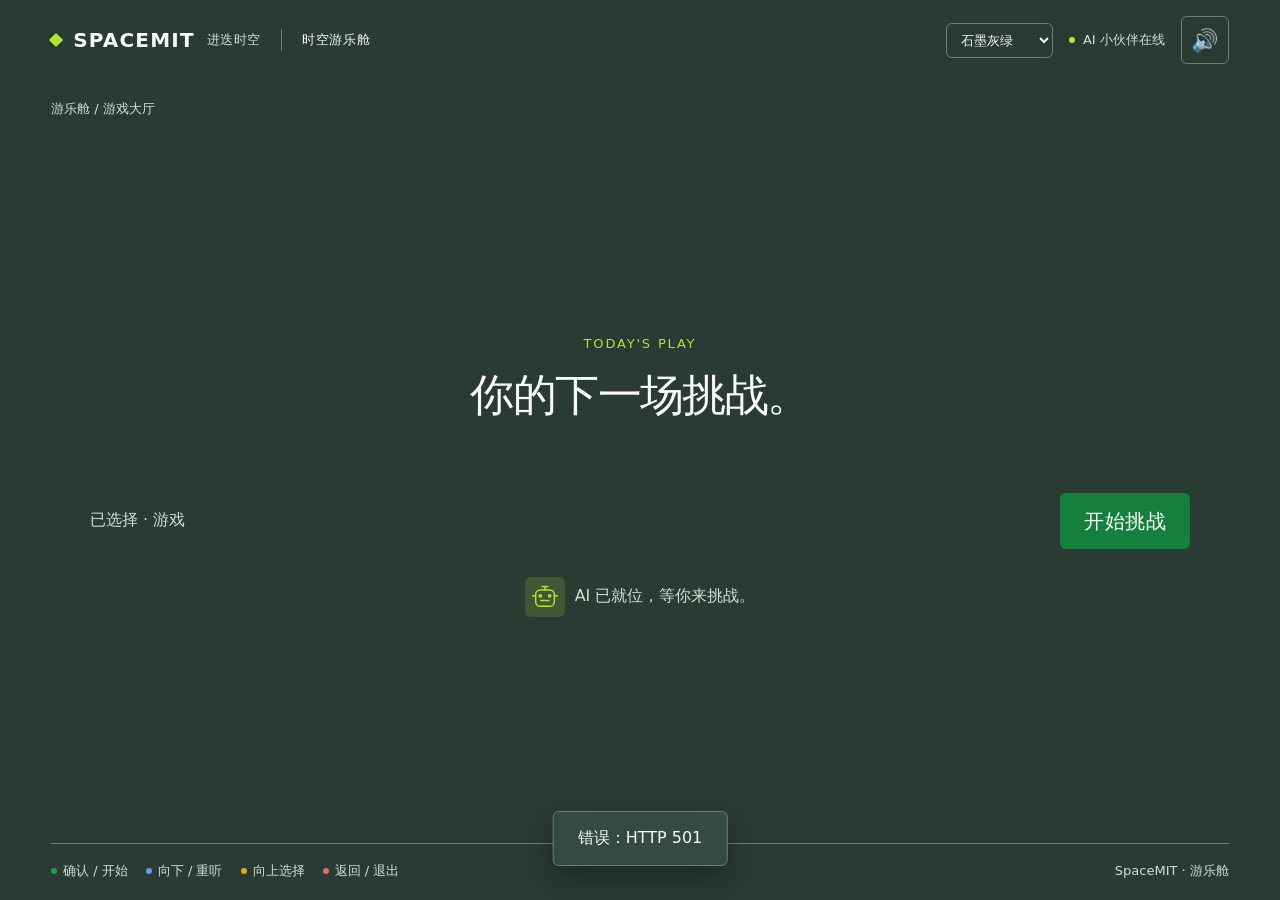
==== commit b7831127: "feat(ui): add graphite arena theme and phase-based video focus" ====
--- a/web/index.html
+++ b/web/index.html
@@ -1,21 +1,26 @@
 <!doctype html>
-<html lang="zh-CN">
+<html lang="zh-CN" data-theme="dark-arena">
 <head>
   <meta charset="UTF-8" />
   <meta name="viewport" content="width=device-width, initial-scale=1.0" />
-  <meta name="theme-color" content="#f7f9fc" />
+  <meta name="theme-color" content="#2a3b34" />
   <title>时空游乐舱 · 进迭时空</title>
+  <script src="./theme.js"></script>
+  <script src="./video-focus.js" defer></script>
   <link rel="stylesheet" href="./styles.css" />
+  <link rel="stylesheet" href="./dark-arena.css" />
 </head>
 <body>
   <div class="app-shell">
     <header class="topbar">
       <div class="brand">
         <img class="brand-logo" src="./assets/spacemit-logo.png" alt="SPACEMIT 进迭时空" />
+        <span class="arena-wordmark arena-only"><i aria-hidden="true"></i>SPACEMIT <small>进迭时空</small></span>
         <span class="brand-divider" aria-hidden="true"></span>
         <span class="brand-name">时空游乐舱</span>
       </div>
       <div class="topbar-right">
+        <label class="theme-control"><span class="sr-only">界面主题</span><select id="themeSelect" aria-label="界面主题"><option value="dark-arena">石墨灰绿</option><option value="storybook">萌趣游乐舱</option></select></label>
         <span class="companion-status"><span aria-hidden="true"></span>AI 小伙伴在线</span>
         <button class="icon-button" id="soundToggle" type="button" aria-label="切换语音">🔊</button>
       </div>
@@ -59,6 +64,10 @@
       </aside>
 
       <main class="stage">
+      <nav class="arena-topline arena-only" aria-label="游戏进度">
+        <span id="arenaBreadcrumb">游乐舱 / 游戏大厅</span>
+        <span class="arena-steps" id="arenaSteps"><span data-step="0">01 准备</span><span data-step="1">02 对局</span><span data-step="2">03 识别</span><span data-step="3">04 结果</span></span>
+      </nav>
       <header class="stage-head">
         <span class="stage-kicker">TODAY'S PLAY</span>
         <h1 class="stage-title" id="phaseTitle">挑个游戏，开玩吧！</h1>
@@ -104,7 +113,11 @@
         <!-- 选择游戏 -->
         <section class="view" data-view="select">
           <div class="game-list" id="gameList" role="listbox" aria-label="游戏列表"></div>
-          <button class="btn-circle btn-green" id="startGame" type="button">开玩！</button>
+          <div class="hall-action">
+            <span class="arena-only selected-caption" id="arenaSelected" aria-live="polite"></span>
+            <button class="btn-circle btn-green" id="startGame" type="button">开玩！</button>
+          </div>
+          <div class="arena-companion arena-only"><svg viewBox="0 0 24 24" fill="none" stroke="currentColor" stroke-width="1.3" aria-hidden="true"><rect x="4" y="6" width="16" height="14" rx="4"/><path d="M12 6V3M9 3h6M1 11h3m16 0h3M8 15h8"/><circle cx="8" cy="11" r="1"/><circle cx="16" cy="11" r="1"/></svg><span>AI 已就位，等你来挑战。</span></div>
           <p class="standby-wake-words hidden" id="selectVoiceHint"></p>
         </section>
 
@@ -243,6 +256,7 @@
       <span>✦ 把计算变成一场好玩的冒险</span>
       <span>SpaceMIT · 进迭时空</span>
     </footer>
+    <footer class="arena-footer arena-only"><span class="arena-keys"><span><i class="green"></i>确认 / 开始</span><span><i class="blue"></i>向下 / 重听</span><span><i class="yellow"></i>向上选择</span><span><i class="red"></i>返回 / 退出</span></span><span>SpaceMIT · 游乐舱</span></footer>
 
   </div>
 
--- a/web/styles.css
+++ b/web/styles.css
@@ -105,8 +105,9 @@
 .controller-key-blue { background: #2563eb; }
 .controller-key-yellow { background: #eab308; }
 
-.stage-body { width: 100%; max-width: 920px; display: flex; flex: 1; align-items: center; justify-content: center; padding: 8px 0 30px; }
-.view { width: 100%; animation: fadeIn .35s ease both; }
+.stage-body { width: 100%; max-width: 920px; display: grid; flex: 1; place-items: center; padding: 8px 0 30px; }
+.view { width: 100%; grid-area: 1 / 1; animation: fadeIn .3s ease both; }
+.view-leave { animation: fadeOut .13s ease both; pointer-events: none; }
 .hidden { display: none !important; }
 
 .view-title { margin: 0 0 28px; font-size: 44px; line-height: 1.15; letter-spacing: -.02em; }
@@ -115,15 +116,11 @@
 .game-list { display: flex; flex-direction: column; gap: 15px; margin-bottom: 28px; }
 .game-option { width: 100%; display: flex; align-items: center; text-align: left; gap: 22px; padding: 24px 26px; background: var(--surface); border: 2px solid var(--line); border-radius: 22px; box-shadow: 0 7px 22px rgba(47, 74, 18, .05); cursor: pointer; transition: .2s; }
 .game-option:hover, .game-option.selected { border-color: var(--brand-green); background: #f7fbea; box-shadow: var(--shadow-hover); transform: translateY(-2px); }
-.game-option.disabled { cursor: not-allowed; transform: none; background: var(--bg); border-color: var(--line); box-shadow: none; }
-/* 禁用卡片只淡化内容，不淡化「即将开放」徽标——那是这一格里最需要读到的信息 */
-.game-option.disabled .game-icon, .game-option.disabled .game-copy { opacity: .45; }
 .game-icon { width: 68px; height: 68px; border: 2px solid var(--brand-blue); border-radius: 17px; display: grid; place-items: center; font-size: 40px; background: #fff; transform: rotate(-3deg); box-shadow: 3px 4px 0 #dce8ca; }
 .game-copy { display: flex; flex-direction: column; gap: 8px; flex: 1; }
 .game-copy strong { font-size: 28px; }
 .game-copy small { color: var(--muted); font-size: 16px; }
 .game-arrow { display: grid; place-items: center; width: 28px; height: 28px; border-radius: 50%; background: var(--brand-green); color: var(--brand-blue); font-size: 18px; font-weight: 900; }
-.game-lock { border: 1px solid var(--line); border-radius: 8px; padding: 8px 14px; color: var(--muted-2); font-size: 15px; }
 
 /* 按钮 */
 /* 实体按键同色按钮：绿=确认/开始，蓝=向下/重听/重试，红=停止/返回 */
@@ -289,6 +286,7 @@
 @keyframes standbyHint { 0%, 100% { opacity: .55; } 50% { opacity: 1; } }
 
 @keyframes fadeIn { from { opacity: 0; transform: translateY(10px); } to { opacity: 1; transform: none; } }
+@keyframes fadeOut { from { opacity: 1; } to { opacity: 0; } }
 @keyframes countPop { from { transform: scale(.6); opacity: 0; } to { transform: scale(1); opacity: 1; } }
 @keyframes shake { 0%, 100% { transform: translateY(0) scale(1); } 50% { transform: translateY(-14px) scale(1.015); } }
 /* 一圈转满 720°/360°，首尾都是整数圈所以循环无缝；X、Y 轴转速不同，
@@ -302,6 +300,7 @@
 @media (prefers-reduced-motion: reduce) {
   *, *::before, *::after {
     animation-duration: .01ms !important;
+    animation-delay: 0s !important;
     animation-iteration-count: 1 !important;
     transition-duration: .01ms !important;
   }
@@ -499,7 +498,6 @@
 .game-option:nth-child(even) { border-radius: 18px 28px 19px 27px; transform: rotate(.35deg); }
 .game-option::before { content: ''; position: absolute; top: -8px; left: 54px; width: 42px; height: 16px; border-radius: 2px; background: rgba(255, 221, 116, .74); transform: rotate(-3deg); }
 .game-option:hover, .game-option.selected { border-color: var(--brand-blue); background: #f4fbdf; box-shadow: 8px 9px 0 var(--brand-green); transform: translate(-2px, -2px) rotate(-.25deg); }
-.game-option.disabled { border-style: dashed; background: #f3f1e9; box-shadow: 5px 6px 0 #e0ded4; }
 .game-icon {
   width: 74px;
   height: 74px;
@@ -511,7 +509,6 @@
 .game-copy strong { font-size: 30px; letter-spacing: .02em; }
 .game-copy small { color: #5f6d56; }
 .game-arrow { width: 38px; height: 38px; border: 2px solid var(--brand-blue); box-shadow: 2px 3px 0 rgba(0,32,92,.15); }
-.game-lock { border: 2px dashed #9ba697; border-radius: 10px 7px 11px 8px; background: #fff; font-weight: 700; transform: rotate(2deg); }
 
 .btn-circle, .btn-pill {
   position: relative;
@@ -664,14 +661,16 @@
 .topbar { min-height: 78px; }
 .experience-shell {
   display: block;
-  min-height: calc(100dvh - 112px);
+  /* 112px 只覆盖顶栏(78)+外距(4)，footer（约 33px）+ 壳内边距会被推出视口
+     （940x1000 实测溢出 26px、页面出滚动条）。140px 留足底部空间。 */
+  min-height: calc(100dvh - 140px);
   margin-top: 4px;
 }
 .experience-shell::after { left: calc(50% - 27px); }
 .stage {
   z-index: 1;
   width: 100%;
-  min-height: calc(100dvh - 112px);
+  min-height: calc(100dvh - 140px);
   padding: 20px clamp(24px, 3vw, 58px) 24px;
 }
 .stage-body { max-width: min(86vw, 1680px); }
@@ -833,7 +832,6 @@
   .game-copy strong { font-size: 44px; }
   .game-copy small { font-size: 25px; }
   .game-arrow { width: 48px; height: 48px; font-size: 24px; }
-  .game-lock { padding: 10px 18px; font-size: 19px; }
 
   .btn-circle { width: 150px; height: 150px; font-size: 28px; }
   .btn-pill { padding: 20px 44px; font-size: 26px; }
@@ -866,3 +864,17 @@
     font-size: 24px;
   }
 }
+
+/* 结果揭晓动效（dice 骰子与 rps 拳形共用同一容器）：横幅弹出、逐颗骰子错峰
+   落位、大分数压秤落定。视图 display:none→显示会重播 CSS 动画，showResult
+   每局重建 innerHTML，天然逐局重播；prefers-reduced-motion 由全局降级块接管。 */
+.result-banner { animation: revealPop .32s cubic-bezier(.2, 1.2, .4, 1) both; }
+.score-dice > * { animation: diePop .3s cubic-bezier(.2, 1.2, .4, 1) both; }
+.score-dice > *:nth-child(2) { animation-delay: .06s; }
+.score-dice > *:nth-child(3) { animation-delay: .12s; }
+.score-dice > *:nth-child(4) { animation-delay: .18s; }
+.score-dice > *:nth-child(5) { animation-delay: .24s; }
+.score-side > strong { animation: scorePop .34s cubic-bezier(.2, 1.1, .4, 1) .18s both; }
+@keyframes revealPop { from { opacity: 0; transform: scale(.88); } to { opacity: 1; transform: scale(1); } }
+@keyframes diePop { from { opacity: 0; transform: scale(.4) rotate(-14deg); } to { opacity: 1; transform: none; } }
+@keyframes scorePop { from { opacity: 0; transform: scale(1.4); } to { opacity: 1; transform: scale(1); } }
--- a/web/dark-arena.css
+++ b/web/dark-arena.css
@@ -0,0 +1,299 @@
+/* The legacy theme is unchanged; every arena rule is scoped to its theme. */
+.arena-only { display: none; }
+.sr-only { position: absolute; width: 1px; height: 1px; padding: 0; margin: -1px; overflow: hidden; clip: rect(0, 0, 0, 0); white-space: nowrap; border: 0; }
+.theme-control select { font: inherit; font-size: 13px; color: var(--text); background: var(--surface); border: 1px solid var(--line); border-radius: 6px; padding: 8px 10px; cursor: pointer; }
+
+:root[data-theme="dark-arena"] {
+  color-scheme: dark;
+  --bg: #2a3b34; --text: #f7faf5; --muted: #d2ded4; --muted-2: #d2ded4;
+  --line: #6b8272; --accent: #b0e237; --accent-soft: #405635;
+  --accent-contrast: #2a3b34; --brand-blue: #f7faf5;
+  --surface: #354a40; --surface-muted: #40594b;
+  --win: #b0e237; --loss: #e76b6b; --tie: #dfa820;
+  --shadow: none; --shadow-hover: none;
+  --arena-title: clamp(44px, 2.92vw, 56px);
+  --arena-heading: clamp(30px, 2.1vw, 40px);
+  --arena-body: clamp(18px, 1.05vw, 20px);
+  --arena-button: clamp(20px, 1.25vw, 24px);
+  --arena-label: clamp(16px, .94vw, 18px);
+  --arena-meta: clamp(13px, .73vw, 14px);
+}
+:root[data-theme="dark-arena"], :root[data-theme="dark-arena"] body { background: var(--bg); color: var(--text); }
+:root[data-theme="dark-arena"] body,
+:root[data-theme="dark-arena"] button,
+:root[data-theme="dark-arena"] .stage-title,
+:root[data-theme="dark-arena"] .view-title,
+:root[data-theme="dark-arena"] .game-copy,
+:root[data-theme="dark-arena"] .game-copy strong,
+:root[data-theme="dark-arena"] .rules-item,
+:root[data-theme="dark-arena"] .rules-item strong,
+:root[data-theme="dark-arena"] .rules-item > span,
+:root[data-theme="dark-arena"] .brand-name,
+:root[data-theme="dark-arena"] .companion-status,
+:root[data-theme="dark-arena"] .countdown-number,
+:root[data-theme="dark-arena"] .score-label,
+:root[data-theme="dark-arena"] .versus,
+:root[data-theme="dark-arena"] .game-start-text,
+:root[data-theme="dark-arena"] .toast,
+:root[data-theme="dark-arena"] .asr-feedback {
+  font-family: "Noto Sans CJK SC", "PingFang SC", "Microsoft YaHei", system-ui, sans-serif;
+}
+:root[data-theme="dark-arena"] .app-shell { max-width: 1920px; padding: 0 clamp(20px, 4vw, 76px) 20px; }
+:root[data-theme="dark-arena"] .topbar { min-height: 80px; border-color: var(--line); }
+:root[data-theme="dark-arena"] .brand { gap: 20px; }
+:root[data-theme="dark-arena"] .brand-logo { display: none; }
+:root[data-theme="dark-arena"] .arena-wordmark { display: inline-flex; align-items: center; gap: 12px; font-size: 20px; letter-spacing: .06em; font-weight: 600; }
+:root[data-theme="dark-arena"] .arena-wordmark i { width: 10px; height: 10px; transform: rotate(45deg); background: var(--brand-green); }
+:root[data-theme="dark-arena"] .arena-wordmark small { font-size: var(--arena-meta); font-weight: 400; color: var(--muted); letter-spacing: .04em; }
+:root[data-theme="dark-arena"] .brand-divider { background: var(--line); height: 22px; }
+:root[data-theme="dark-arena"] .brand-name { font-weight: 400; font-size: var(--arena-meta); letter-spacing: .05em; }
+:root[data-theme="dark-arena"] .topbar-right { gap: 16px; }
+:root[data-theme="dark-arena"] .companion-status { padding: 0; border: 0; border-radius: 0; background: transparent; color: var(--muted); font-size: var(--arena-meta); font-weight: 400; box-shadow: none; transform: none; }
+:root[data-theme="dark-arena"] .companion-status > span { width: 6px; height: 6px; box-shadow: none; }
+:root[data-theme="dark-arena"] .icon-button { width: 48px; height: 48px; border: 1px solid var(--line); border-radius: 6px; background: transparent; font-size: 22px; box-shadow: none; transform: none; }
+:root[data-theme="dark-arena"] .theme-control select { background: transparent; color: var(--text); font-size: var(--arena-meta); }
+:root[data-theme="dark-arena"] :is(button, select):focus-visible { outline: 2px solid var(--brand-green); outline-offset: 4px; }
+
+/* The footer already explains these keys; keep the rules and action buttons. */
+:root[data-theme="dark-arena"] body:is([data-phase="select"], [data-phase="rules"]) .stage-copy { display: none; }
+
+/* A single, open canvas replaces the illustrated frame and corner stickers. */
+:root[data-theme="dark-arena"] .experience-shell { display: flex; margin: 0; min-height: 0; flex: 1; overflow: visible; border: 0; border-radius: 0; background: transparent; box-shadow: none; }
+:root[data-theme="dark-arena"] .experience-shell::before,
+:root[data-theme="dark-arena"] .experience-shell::after,
+:root[data-theme="dark-arena"] .stage-title::after,
+:root[data-theme="dark-arena"] .buddy-panel,
+:root[data-theme="dark-arena"] .vision-pip > .buddy-art { display: none; }
+:root[data-theme="dark-arena"] .stage { display: flex; flex-direction: column; justify-content: center; min-height: 0; padding: 0 0 36px; position: relative; background: transparent; }
+:root[data-theme="dark-arena"] .stage::before,
+:root[data-theme="dark-arena"] .stage::after { display: none; }
+:root[data-theme="dark-arena"] .arena-topline { display: flex; align-items: center; justify-content: space-between; gap: 16px; width: 100%; margin: 20px 0 28px; color: var(--muted); font-size: var(--arena-meta); text-align: left; }
+:root[data-theme="dark-arena"] .arena-steps { display: flex; gap: 20px; }
+:root[data-theme="dark-arena"] .arena-steps .active { color: var(--brand-green); }
+:root[data-theme="dark-arena"] .stage-head { display: block; margin: auto 0 30px; padding: 0; }
+:root[data-theme="dark-arena"] .stage-kicker { display: block; padding: 0; border: 0; border-radius: 0; transform: none; background: transparent; color: var(--brand-green); font-size: var(--arena-meta); letter-spacing: .14em; font-weight: 400; box-shadow: none; }
+:root[data-theme="dark-arena"] .stage-title { font-size: var(--arena-title); text-wrap: balance; line-height: 1.3; font-weight: 500; letter-spacing: -.035em; margin: 15px 0; }
+:root[data-theme="dark-arena"] .stage-copy { text-wrap: pretty; max-width: 1160px; color: var(--muted); font-size: var(--arena-label); line-height: 1.65; font-weight: 400; }
+:root[data-theme="dark-arena"] .stage-body { max-width: 1100px; flex: 0 0 auto; padding: 0; margin: 0 auto auto; }
+:root[data-theme="dark-arena"] .view { max-width: none; }
+:root[data-theme="dark-arena"] .view-title { font-size: var(--arena-heading); font-weight: 500; line-height: 1.4; letter-spacing: -.025em; }
+:root[data-theme="dark-arena"] :is([data-view="game_start"], [data-view="rehome"], [data-view="shaking"], [data-view="arm_failed"], [data-view="play"]) > :is(.view-title, .game-start-text) { display: none; }
+
+/* Game choices are balanced, quiet cards, with line icons and a selection dot. */
+:root[data-theme="dark-arena"] [data-view="select"] { max-width: 1160px; margin: auto; }
+:root[data-theme="dark-arena"] .game-list { display: grid; grid-template-columns: repeat(2, minmax(0, 1fr)); gap: 16px; margin: 0 0 24px; }
+:root[data-theme="dark-arena"] .game-option { min-height: 138px; padding: 24px; border: 1px solid var(--line); border-radius: 6px; background: var(--surface); gap: 18px; transform: none; box-shadow: none; }
+:root[data-theme="dark-arena"] .game-option.selected { background: var(--accent-soft); border-color: var(--brand-green); transform: none; box-shadow: none; }
+:root[data-theme="dark-arena"] .game-option:hover { background: var(--surface-muted); transform: none; box-shadow: none; }
+:root[data-theme="dark-arena"] .game-option::before { display: none; }
+:root[data-theme="dark-arena"] .game-icon { width: 48px; height: 48px; flex: 0 0 48px; border: 0; border-radius: 0; transform: none; box-shadow: none; background: transparent; font-size: 30px; }
+:root[data-theme="dark-arena"] [data-game="dice"] .game-icon { font-size: 0; background: url('./assets/dice-outline.svg') center / 44px no-repeat; }
+:root[data-theme="dark-arena"] [data-game="rps"] .game-icon { font-size: 0; background: url('./assets/rps-outline.svg') center / 44px no-repeat; }
+:root[data-theme="dark-arena"] .game-copy { gap: 10px; min-width: 0; }
+:root[data-theme="dark-arena"] .game-copy strong { font-size: clamp(28px, 1.67vw, 32px); font-weight: 500; }
+:root[data-theme="dark-arena"] .game-copy small { font-size: 16px; line-height: 1.6; color: var(--muted); font-weight: 400; }
+:root[data-theme="dark-arena"] .game-arrow { font-size: 0; width: 14px; height: 14px; flex: 0 0 14px; border: 1px solid var(--line); background: transparent; border-radius: 50%; }
+:root[data-theme="dark-arena"] .selected .game-arrow { background: var(--brand-green); border-color: var(--brand-green); box-shadow: inset 0 0 0 4px var(--accent-soft); }
+:root[data-theme="dark-arena"] .hall-action { display: flex; justify-content: space-between; align-items: center; gap: 20px; }
+:root[data-theme="dark-arena"] .selected-caption { display: inline; font-size: 16px; color: var(--muted); text-align: left; }
+:root[data-theme="dark-arena"] .arena-companion { display: flex; align-items: center; justify-content: center; gap: 10px; margin-top: 28px; color: var(--muted); font-size: 16px; }
+:root[data-theme="dark-arena"] .arena-companion svg { color: var(--brand-green); width: 40px; height: 40px; background: var(--accent-soft); border-radius: 6px; padding: 6px; }
+
+/* Physical key colors and IDs remain the game control contract. */
+:root[data-theme="dark-arena"] .btn-circle,
+:root[data-theme="dark-arena"] .btn-pill { width: auto; height: auto; min-height: 56px; padding: 12px 24px; border: 0; border-radius: 6px; font-size: var(--arena-button); font-weight: 500; line-height: 1.5; box-shadow: none; transform: none; color: #fff; }
+:root[data-theme="dark-arena"] .btn-circle::before,
+:root[data-theme="dark-arena"] .btn-pill::before { display: none; }
+:root[data-theme="dark-arena"] .btn-green { background: #15803d; }
+:root[data-theme="dark-arena"] .btn-red { background: #c53d3d; }
+:root[data-theme="dark-arena"] .btn-blue { background: #2866d4; }
+:root[data-theme="dark-arena"] .btn-yellow { background: #dfa820; color: #141d1c; }
+:root[data-theme="dark-arena"] .view-actions { display: flex; flex-wrap: wrap; justify-content: center; gap: 12px; margin-top: 30px; }
+:root[data-theme="dark-arena"] .controller-key { width: 8px; height: 8px; border: 0; box-shadow: none; }
+:root[data-theme="dark-arena"] .controller-hint { gap: 6px; margin-inline: 3px; }
+:root[data-theme="dark-arena"] .controller-hint > span:last-child { font-weight: 400; }
+
+:root[data-theme="dark-arena"] .rules-list { gap: 30px; margin: 5px 0 40px; }
+:root[data-theme="dark-arena"] .rules-item { min-height: 0; padding: 22px 0 0; border: 0; border-top: 1px solid var(--line); background: transparent; border-radius: 0; transform: none; box-shadow: none; }
+:root[data-theme="dark-arena"] .rules-item > span { display: inline; padding: 0; width: auto; height: auto; border: 0; color: var(--muted); background: transparent; border-radius: 0; font-size: var(--arena-meta); font-weight: 400; box-shadow: none; transform: none; }
+:root[data-theme="dark-arena"] .rules-item strong { font-size: clamp(22px, 1.35vw, 26px); font-weight: 500; margin: 16px 0 10px; }
+:root[data-theme="dark-arena"] .rules-item p { font-size: var(--arena-body); line-height: 1.8; color: var(--muted); }
+:root[data-theme="dark-arena"] .arm-progress { font-size: var(--arena-body); margin: 18px auto 0; padding: 12px 20px; border-radius: 6px; border-color: var(--line); background: var(--surface); box-shadow: none; max-width: 700px; flex-wrap: wrap; }
+:root[data-theme="dark-arena"] .arm-phase-step { color: var(--brand-green); font-weight: 400; }
+:root[data-theme="dark-arena"] .countdown-number { font-size: clamp(90px, 9vw, 152px); line-height: 1.1; font-weight: 400; color: var(--brand-green); text-shadow: none; font-variant-numeric: tabular-nums; }
+:root[data-theme="dark-arena"] .rps-throw { font-size: clamp(48px, 6vw, 80px); margin: 26px 0; }
+
+/* Keep one live iframe in normal flow; no reconnects on theme/phase changes. */
+:root[data-theme="dark-arena"] .vision-pip { position: static; width: min(100%, 720px); transform: none; padding: 0; margin: 0 auto 24px; border: 1px solid var(--line); border-radius: 6px; background: var(--surface); box-shadow: none; overflow: hidden; transition: none; }
+:root[data-theme="dark-arena"] body .vision-pip .analysis-stream-head { display: flex; margin: 0; padding: 12px 16px; font-size: var(--arena-meta); color: var(--muted); }
+:root[data-theme="dark-arena"] .analysis-stream-label { font-weight: 400; }
+:root[data-theme="dark-arena"] .vision-pip iframe { display: block; border: 0; width: 100%; border-radius: 0; }
+:root[data-theme="dark-arena"] body[data-phase="analysis"] .vision-pip { width: min(100%, 980px); }
+:root[data-theme="dark-arena"] body[data-phase="analysis"] .stage-head { display: none; }
+:root[data-theme="dark-arena"] body[data-phase="ready"] .stage-head { display: none; }
+:root[data-theme="dark-arena"] body[data-phase="result"] .stage-head { display: none; }
+:root[data-theme="dark-arena"] body:has(.dice-video) .stage-head { margin: auto 0 22px; }
+:root[data-theme="dark-arena"] body:has(.dice-video) .stage-kicker { display: none; }
+:root[data-theme="dark-arena"] body:has(.dice-video) .stage-body { max-width: 1100px; padding: 0; }
+:root[data-theme="dark-arena"] body:has(.dice-video) .stage-title { font-size: var(--arena-title); }
+:root[data-theme="dark-arena"] body:has(.dice-video) .stage-copy { font-size: var(--arena-label); line-height: 1.65; }
+:root[data-theme="dark-arena"] body:has(.dice-video) .view-title { font-size: var(--arena-heading); }
+:root[data-theme="dark-arena"] .analysis-spinner { width: 32px; height: 32px; border-width: 2px; border-color: var(--line); border-top-color: var(--brand-green); box-shadow: none; margin: 0 auto 20px; }
+:root[data-theme="dark-arena"] .analysis-steps { gap: 16px; margin: 22px 0; }
+:root[data-theme="dark-arena"] .analysis-step { padding: 14px 16px; border: 1px solid var(--line); border-radius: 6px; background: var(--surface); transform: none; box-shadow: none; opacity: 1; color: var(--muted); }
+:root[data-theme="dark-arena"] .analysis-step.active { border-color: var(--brand-green); background: var(--accent-soft); box-shadow: none; color: var(--text); }
+:root[data-theme="dark-arena"] .analysis-step.failed { border-color: var(--loss); background: #58433c; }
+:root[data-theme="dark-arena"] .analysis-step span { width: 32px; height: 32px; border-width: 1px; border-color: var(--line); font-size: var(--arena-meta); font-weight: 400; }
+:root[data-theme="dark-arena"] .analysis-step.active span { color: var(--bg); }
+:root[data-theme="dark-arena"] .analysis-step.failed span { color: #fff; }
+:root[data-theme="dark-arena"] .analysis-step strong { font-weight: 400; font-size: var(--arena-body); }
+:root[data-theme="dark-arena"] .analysis-status { font-size: var(--arena-body); line-height: 1.8; margin: 0 auto 20px; max-width: 980px; overflow-wrap: anywhere; }
+
+:root[data-theme="dark-arena"] .result-banner { border: 0; padding: 0; background: transparent; border-radius: 0; transform: none; box-shadow: none; animation: none; }
+:root[data-theme="dark-arena"] .result-banner.loss { background: transparent; border: 0; }
+:root[data-theme="dark-arena"] .result-banner .view-title { margin: 0; }
+:root[data-theme="dark-arena"] .result-emoji { display: none; }
+:root[data-theme="dark-arena"] .result-subtitle { color: var(--muted); font-size: var(--arena-label); }
+:root[data-theme="dark-arena"] .scoreboard { padding: 20px 0; width: min(100%, 780px); margin: 16px auto; background: transparent; border: 0; border-radius: 0; gap: 24px; box-shadow: none; }
+:root[data-theme="dark-arena"] .score-side { min-width: 0; padding: 16px; background: transparent; border-radius: 0; transform: none; border-top: 1px solid var(--line); }
+:root[data-theme="dark-arena"] .score-label { font-size: var(--arena-label); color: var(--muted); font-weight: 400; }
+:root[data-theme="dark-arena"] .score-side > strong { font-size: clamp(48px, 5vw, 80px); font-weight: 400; line-height: 1.3; font-variant-numeric: tabular-nums; letter-spacing: -.04em; }
+:root[data-theme="dark-arena"] .score-side > strong,
+:root[data-theme="dark-arena"] .score-dice > * { animation: none; }
+:root[data-theme="dark-arena"] .player-side > strong { color: var(--text); }
+:root[data-theme="dark-arena"] .agent-side > strong { color: var(--text); }
+:root[data-theme="dark-arena"] [data-view="result"]:has([data-winner="PLAYER"]) .player-side > strong,
+:root[data-theme="dark-arena"] [data-view="result"]:has([data-winner="AGENT"]) .agent-side > strong { color: var(--brand-green); }
+:root[data-theme="dark-arena"] .versus { color: var(--muted); font-size: var(--arena-meta); font-weight: 400; transform: none; }
+:root[data-theme="dark-arena"] .score-dice { gap: 8px; margin: 15px 0; }
+:root[data-theme="dark-arena"] .score-dice .die { --die-size: clamp(24px, 2.6vw, 42px); border: 0; border-radius: 5px; box-shadow: none; background: #dce6dc; }
+:root[data-theme="dark-arena"] .die span.on { background: #24382b; }
+:root[data-theme="dark-arena"] .rps-gesture { color: var(--text); background: var(--surface-muted); border: 1px solid var(--line); }
+:root[data-theme="dark-arena"] body:has(.rps-gesture) .score-side > strong { font-size: clamp(24px, 2.2vw, 36px); }
+
+/* On the board display, camera and game state share one readable row. */
+@media (min-width: 1000px) {
+  :root[data-theme="dark-arena"] body:has(.dice-video:not(.hidden)) .stage {
+    display: grid; grid-template-columns: minmax(0, 1.35fr) minmax(0, 1fr);
+    grid-template-rows: auto auto; align-content: center; align-items: center;
+    column-gap: 36px; padding: 90px 0 36px;
+  }
+  :root[data-theme="dark-arena"] body:has(.dice-video:not(.hidden)) .arena-topline { position: absolute; top: 0; margin: 20px 0; }
+  :root[data-theme="dark-arena"] body:has(.dice-video:not(.hidden)) .vision-pip { grid-column: 1; grid-row: 1 / span 2; width: 100%; margin: 0; }
+  :root[data-theme="dark-arena"] body:has(.dice-video:not(.hidden))[data-phase="analysis"] .vision-pip { width: 100%; }
+  :root[data-theme="dark-arena"] body:has(.dice-video:not(.hidden)) .stage-head { grid-column: 2; grid-row: 1; margin: 0 0 24px; }
+  :root[data-theme="dark-arena"] body:has(.dice-video:not(.hidden)) .stage-title { font-size: var(--arena-heading); margin-top: 0; }
+  :root[data-theme="dark-arena"] body:has(.dice-video:not(.hidden)) .stage-copy { font-size: var(--arena-label); }
+  :root[data-theme="dark-arena"] body:has(.dice-video:not(.hidden)) .stage-body { grid-column: 2; grid-row: 2; margin: 0; }
+  :root[data-theme="dark-arena"] body:has(.dice-video:not(.hidden)) .rules-list { grid-template-columns: 1fr; gap: 18px; margin: 0; }
+  :root[data-theme="dark-arena"] body:has(.dice-video:not(.hidden)) .rules-item { display: grid; grid-template-columns: 30px minmax(0, 1fr); gap: 14px; padding-top: 12px; }
+  :root[data-theme="dark-arena"] body:has(.dice-video:not(.hidden)) .rules-item strong { font-size: clamp(22px, 1.35vw, 26px); margin: 0 0 6px; }
+  :root[data-theme="dark-arena"] body:has(.dice-video:not(.hidden)) .rules-item p { font-size: var(--arena-body); }
+  :root[data-theme="dark-arena"] body:has(.dice-video:not(.hidden)) .analysis-steps { grid-template-columns: 1fr; gap: 12px; }
+  :root[data-theme="dark-arena"] body:has(.dice-video:not(.hidden)) .analysis-step { justify-content: flex-start; }
+  :root[data-theme="dark-arena"] body:has(.dice-video:not(.hidden)) .score-side { padding-inline: 8px; }
+  :root[data-theme="dark-arena"] body:has(.dice-video:not(.hidden)) .score-dice { gap: 5px; }
+  :root[data-theme="dark-arena"] body:has(.dice-video:not(.hidden)) .score-dice .die { --die-size: clamp(20px, 1.65vw, 36px); }
+  :root[data-theme="dark-arena"] body:has(.dice-video:not(.hidden)) .view-actions .btn-circle,
+  :root[data-theme="dark-arena"] body:has(.dice-video:not(.hidden)) .view-actions .btn-pill { padding: 12px 24px; font-size: var(--arena-button); }
+}
+
+:root[data-theme="dark-arena"] .standby-scene { min-height: 440px; gap: 30px; }
+:root[data-theme="dark-arena"] .standby-ring { border-width: 1px; border-color: #b0e23733; }
+:root[data-theme="dark-arena"] .standby-core { width: 38px; height: 38px; border-radius: 8px; background: var(--brand-green); box-shadow: none; }
+:root[data-theme="dark-arena"] .standby-zzz { display: none; }
+:root[data-theme="dark-arena"] .standby-hint { font-size: clamp(28px, 1.9vw, 36px); color: var(--text); }
+:root[data-theme="dark-arena"] .standby-wake-words { font-size: var(--arena-body); color: var(--muted); line-height: 1.8; }
+:root[data-theme="dark-arena"] body[data-phase="standby"] .stage-head { display: none; }
+:root[data-theme="dark-arena"] body[data-phase="standby"] .stage-body { margin-block: auto; }
+:root[data-theme="dark-arena"] .brand-footer { display: none; }
+:root[data-theme="dark-arena"] .arena-footer { display: flex; justify-content: space-between; align-items: center; gap: 20px; padding-top: 18px; border-top: 1px solid var(--line); font-size: var(--arena-meta); color: var(--muted); }
+:root[data-theme="dark-arena"] .arena-keys { display: flex; flex-wrap: wrap; gap: 18px; }
+:root[data-theme="dark-arena"] .arena-keys > span { display: inline-flex; align-items: center; gap: 6px; }
+:root[data-theme="dark-arena"] .arena-keys i { width: 6px; height: 6px; border-radius: 50%; }
+:root[data-theme="dark-arena"] .arena-keys .green { background: #16a34a; }
+:root[data-theme="dark-arena"] .arena-keys .blue { background: #6e98f0; }
+:root[data-theme="dark-arena"] .arena-keys .yellow { background: #dfa820; }
+:root[data-theme="dark-arena"] .arena-keys .red { background: #e76b6b; }
+:root[data-theme="dark-arena"] .toast,
+:root[data-theme="dark-arena"] .asr-feedback { background: var(--surface); color: var(--text); border: 1px solid var(--line); border-radius: 6px; box-shadow: 0 12px 32px #0005; font-size: var(--arena-label); }
+:root[data-theme="dark-arena"] .asr-feedback.level-ok { border-left: 3px solid var(--brand-green); }
+:root[data-theme="dark-arena"] .asr-feedback.level-wait { border-left: 3px solid var(--tie); }
+:root[data-theme="dark-arena"] .asr-feedback.level-info { border-left: 3px solid var(--muted); }
+
+/* Override the live-video layout's high-specificity legacy control sizes. */
+:root[data-theme="dark-arena"] body:has(.dice-video) :is(.analysis-status, .arm-progress, .analysis-step strong) { font-size: var(--arena-body); }
+:root[data-theme="dark-arena"] body:has(.dice-video) :is(.result-subtitle, .score-label) { font-size: var(--arena-label); }
+:root[data-theme="dark-arena"] body:has(.dice-video) .countdown-number { font-size: clamp(90px, 9vw, 152px); }
+:root[data-theme="dark-arena"] body:has(.dice-video) .view-actions .btn-circle,
+:root[data-theme="dark-arena"] body:has(.dice-video) .view-actions .btn-pill { width: auto; height: auto; min-height: 56px; padding: 12px 24px; border-radius: 6px; font-size: var(--arena-button); }
+:root[data-theme="dark-arena"] body:has(.dice-video) .vision-pip { width: min(100%, 720px); padding: 0; margin: 0 auto 24px; border-radius: 6px; }
+:root[data-theme="dark-arena"] body:has(.dice-video)[data-phase="analysis"] .vision-pip { width: min(100%, 980px); }
+:root[data-theme="dark-arena"] body:has(.dice-video) .stage { padding: 0 0 36px; }
+:root[data-theme="dark-arena"] body:has(.dice-video) .scoreboard { margin: 16px auto; padding: 20px 0; }
+:root[data-theme="dark-arena"] body:has(.dice-video) .score-side > strong { font-size: clamp(48px, 5vw, 80px); }
+:root[data-theme="dark-arena"] body:has(.rps-gesture) .score-side > strong { font-size: clamp(24px, 2.2vw, 36px); }
+
+/* Keep the same readable type in shorter desktop windows by tightening spacing. */
+@media (min-width: 1000px) and (max-height: 850px) {
+  :root[data-theme="dark-arena"] .app-shell { padding-inline: 32px; padding-bottom: 12px; }
+  :root[data-theme="dark-arena"] .topbar { min-height: 76px; }
+  :root[data-theme="dark-arena"] .stage-head { margin-bottom: 20px; }
+  :root[data-theme="dark-arena"] .game-option { min-height: 140px; padding: 20px; }
+  :root[data-theme="dark-arena"] .arena-companion { margin-top: 20px; }
+  :root[data-theme="dark-arena"] .standby-scene { min-height: 320px; }
+  :root[data-theme="dark-arena"] .arena-footer { padding-top: 10px; }
+  :root[data-theme="dark-arena"] .btn-circle,
+  :root[data-theme="dark-arena"] .btn-pill { min-height: 56px; padding-block: 10px; }
+  :root[data-theme="dark-arena"] body:has(.dice-video:not(.hidden)) .stage { grid-template-columns: minmax(0, 1.15fr) minmax(0, 1fr); column-gap: 24px; padding: 60px 0 16px; }
+  :root[data-theme="dark-arena"] body:has(.dice-video:not(.hidden)) .stage-head { margin-bottom: 12px; }
+  :root[data-theme="dark-arena"] body:has(.dice-video:not(.hidden)) .stage-copy { line-height: 1.5; }
+  :root[data-theme="dark-arena"] body:has(.dice-video:not(.hidden)) .rules-list { gap: 10px; }
+  :root[data-theme="dark-arena"] body:has(.dice-video:not(.hidden)) .rules-item { padding-top: 8px; }
+  :root[data-theme="dark-arena"] body:has(.dice-video:not(.hidden)) .rules-item strong { margin-bottom: 4px; }
+  :root[data-theme="dark-arena"] body:has(.dice-video:not(.hidden)) .rules-item p { line-height: 1.5; }
+  :root[data-theme="dark-arena"] body:has(.dice-video:not(.hidden)) .analysis-steps { gap: 8px; margin-block: 16px; }
+  :root[data-theme="dark-arena"] body:has(.dice-video:not(.hidden)) .analysis-status { line-height: 1.5; }
+  :root[data-theme="dark-arena"] body:has(.dice-video:not(.hidden)) .view-actions { margin-top: 16px; }
+  :root[data-theme="dark-arena"] body:has(.dice-video:not(.hidden)) .view-actions .btn-circle,
+  :root[data-theme="dark-arena"] body:has(.dice-video:not(.hidden)) .view-actions .btn-pill { min-height: 56px; padding-block: 10px; }
+}
+
+/* Active play and detection give the live feed more space. Result/locked/error
+   states use the normal split layout. The same iframe stays in place. */
+:root[data-theme="dark-arena"] body.arena-video-focus:has(.dice-video) .vision-pip { width: 100%; }
+@media (min-width: 1000px) {
+  :root[data-theme="dark-arena"] body.arena-video-focus:has(.dice-video:not(.hidden)) .stage { grid-template-columns: minmax(0, 2.4fr) minmax(320px, 1fr); }
+}
+
+@media (max-width: 760px) {
+  :root[data-theme="dark-arena"] .app-shell { padding-inline: 20px; }
+  :root[data-theme="dark-arena"] .topbar { min-height: 72px; gap: 12px; }
+  :root[data-theme="dark-arena"] .arena-wordmark { font-size: 16px; gap: 8px; }
+  :root[data-theme="dark-arena"] .arena-wordmark small,
+  :root[data-theme="dark-arena"] .brand-divider,
+  :root[data-theme="dark-arena"] .brand-name,
+  :root[data-theme="dark-arena"] .companion-status { display: none; }
+  :root[data-theme="dark-arena"] .topbar-right { gap: 8px; }
+  :root[data-theme="dark-arena"] .theme-control select { max-width: 124px; font-size: 14px; }
+  :root[data-theme="dark-arena"] .arena-topline { flex-wrap: wrap; margin-block: 16px 30px; }
+  :root[data-theme="dark-arena"] .arena-steps { gap: 12px; font-size: 13px; }
+  :root[data-theme="dark-arena"] .stage { min-height: 0; padding-bottom: 36px; }
+  :root[data-theme="dark-arena"] .stage-title { font-size: 36px; }
+  :root[data-theme="dark-arena"] body:has(.dice-video) .stage-title { font-size: 36px; }
+  :root[data-theme="dark-arena"] .game-list { grid-template-columns: 1fr; gap: 12px; }
+  :root[data-theme="dark-arena"] .game-option { min-height: 104px; padding: 20px; }
+  :root[data-theme="dark-arena"] .rules-list { grid-template-columns: 1fr; gap: 22px; }
+  :root[data-theme="dark-arena"] .rules-item { padding-top: 16px; }
+  :root[data-theme="dark-arena"] .analysis-steps { grid-template-columns: 1fr; gap: 8px; }
+  :root[data-theme="dark-arena"] .analysis-step { justify-content: flex-start; }
+  :root[data-theme="dark-arena"] .scoreboard { gap: 8px; }
+  :root[data-theme="dark-arena"] .score-side { padding: 12px 4px; }
+  :root[data-theme="dark-arena"] .score-dice { gap: 4px; }
+  :root[data-theme="dark-arena"] .score-dice .die { --die-size: clamp(18px, 4vw, 30px); }
+  :root[data-theme="dark-arena"] .arena-footer { align-items: flex-start; flex-direction: column; gap: 16px; padding-bottom: 8px; }
+  :root[data-theme="dark-arena"] .arena-keys { gap: 10px 14px; font-size: 13px; }
+}
+@media (prefers-reduced-motion: reduce) {
+  :root[data-theme="dark-arena"] *, :root[data-theme="dark-arena"] *::before, :root[data-theme="dark-arena"] *::after { animation-duration: .01ms !important; animation-iteration-count: 1 !important; transition-duration: .01ms !important; }
+}
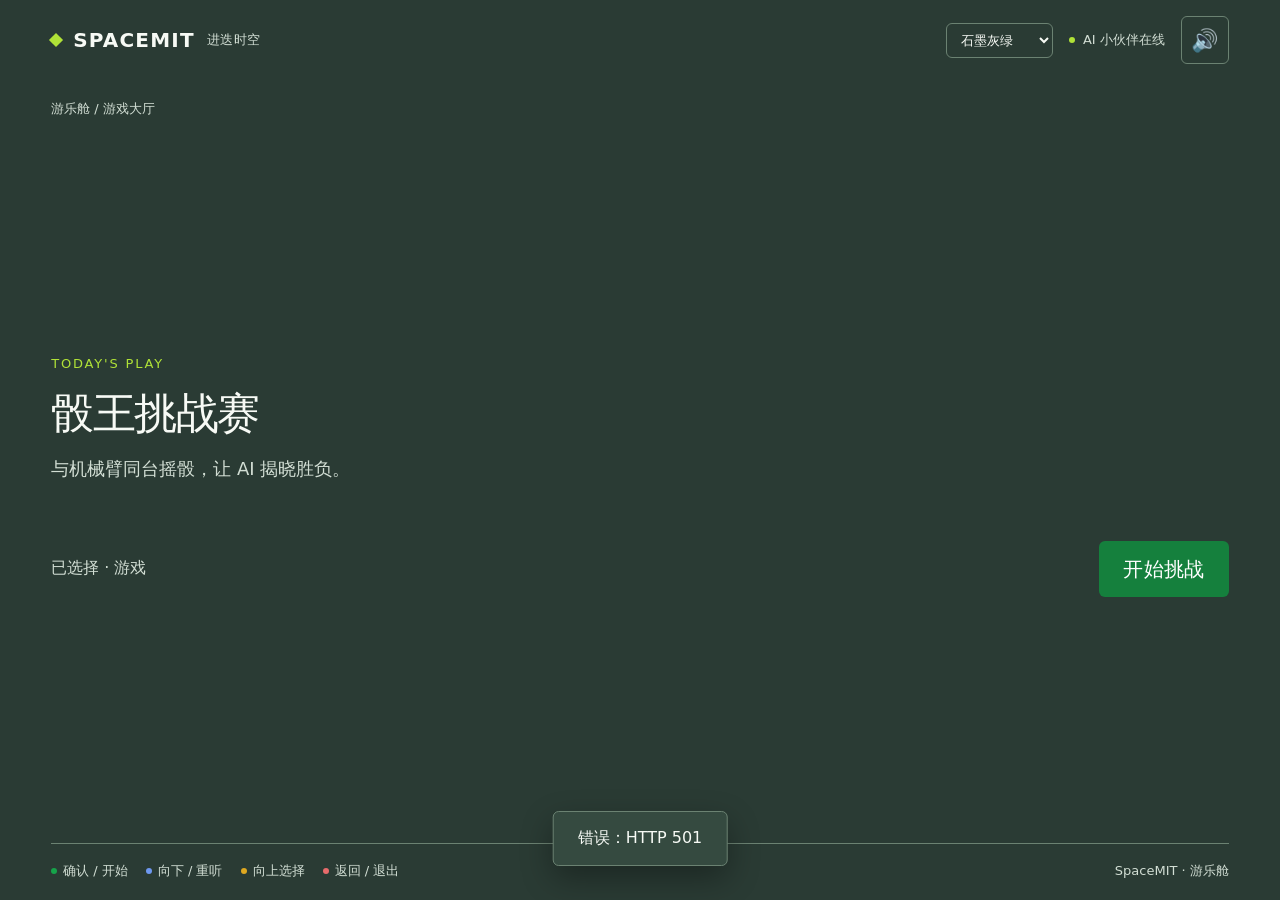
==== commit c6928744: "feat(ui): center arena entry on dice challenge" ====
--- a/web/index.html
+++ b/web/index.html
@@ -4,7 +4,7 @@
   <meta charset="UTF-8" />
   <meta name="viewport" content="width=device-width, initial-scale=1.0" />
   <meta name="theme-color" content="#2a3b34" />
-  <title>时空游乐舱 · 进迭时空</title>
+  <title>骰王挑战赛 · 进迭时空</title>
   <script src="./theme.js"></script>
   <script src="./video-focus.js" defer></script>
   <link rel="stylesheet" href="./styles.css" />
@@ -16,8 +16,6 @@
       <div class="brand">
         <img class="brand-logo" src="./assets/spacemit-logo.png" alt="SPACEMIT 进迭时空" />
         <span class="arena-wordmark arena-only"><i aria-hidden="true"></i>SPACEMIT <small>进迭时空</small></span>
-        <span class="brand-divider" aria-hidden="true"></span>
-        <span class="brand-name">时空游乐舱</span>
       </div>
       <div class="topbar-right">
         <label class="theme-control"><span class="sr-only">界面主题</span><select id="themeSelect" aria-label="界面主题"><option value="dark-arena">石墨灰绿</option><option value="storybook">萌趣游乐舱</option></select></label>
@@ -97,6 +95,12 @@
         <!-- 待机页（全体游戏之前；select 空闲超时进入，任意按键唤醒） -->
         <section class="view hidden" data-view="standby" aria-label="待机">
           <div class="standby-scene">
+            <div class="arena-only challenge-standby">
+              <p class="challenge-eyebrow">SPACEMIT · 机械臂互动挑战</p>
+              <h2>骰王挑战赛</h2>
+              <p class="challenge-intro">与机械臂同台摇骰，让 AI 揭晓胜负。</p>
+              <img src="./assets/dice-challenge.svg" width="400" height="280" alt="" />
+            </div>
             <div class="standby-orb">
               <span class="standby-ring" aria-hidden="true"></span>
               <span class="standby-ring standby-ring-2" aria-hidden="true"></span>
@@ -112,12 +116,12 @@
 
         <!-- 选择游戏 -->
         <section class="view" data-view="select">
+          <p class="arena-only challenge-intro hall-intro">与机械臂同台摇骰，让 AI 揭晓胜负。</p>
           <div class="game-list" id="gameList" role="listbox" aria-label="游戏列表"></div>
           <div class="hall-action">
             <span class="arena-only selected-caption" id="arenaSelected" aria-live="polite"></span>
             <button class="btn-circle btn-green" id="startGame" type="button">开玩！</button>
           </div>
-          <div class="arena-companion arena-only"><svg viewBox="0 0 24 24" fill="none" stroke="currentColor" stroke-width="1.3" aria-hidden="true"><rect x="4" y="6" width="16" height="14" rx="4"/><path d="M12 6V3M9 3h6M1 11h3m16 0h3M8 15h8"/><circle cx="8" cy="11" r="1"/><circle cx="16" cy="11" r="1"/></svg><span>AI 已就位，等你来挑战。</span></div>
           <p class="standby-wake-words hidden" id="selectVoiceHint"></p>
         </section>
 
--- a/web/dark-arena.css
+++ b/web/dark-arena.css
@@ -294,6 +294,70 @@
   :root[data-theme="dark-arena"] .arena-footer { align-items: flex-start; flex-direction: column; gap: 16px; padding-bottom: 8px; }
   :root[data-theme="dark-arena"] .arena-keys { gap: 10px 14px; font-size: 13px; }
 }
+/* Exhibition entry: the dice challenge leads; the second game stays selectable.
+   All layout changes are restricted to the hall and standby screen. */
+:root[data-theme="dark-arena"] body[data-phase="select"] .stage-head { width: 100%; max-width: 1480px; margin: auto auto 0; text-align: left; }
+:root[data-theme="dark-arena"] body[data-phase="select"] .stage-title { font-size: clamp(40px, 3.34vw, 64px); margin-bottom: 12px; }
+:root[data-theme="dark-arena"] body[data-phase="select"] .stage-body { max-width: 1480px; margin: 0 auto auto; }
+:root[data-theme="dark-arena"] body[data-phase="select"] [data-view="select"] { max-width: none; }
+:root[data-theme="dark-arena"] body[data-phase="select"] .hall-intro { display: block; text-align: left; margin: 0 0 32px; }
+:root[data-theme="dark-arena"] .challenge-intro { font-size: var(--arena-body); color: var(--muted); font-weight: 400; line-height: 1.7; text-wrap: pretty; }
+:root[data-theme="dark-arena"] body[data-phase="select"] .game-list { grid-template-columns: minmax(0, 3fr) minmax(260px, 1fr); gap: 24px; }
+:root[data-theme="dark-arena"] body[data-phase="select"] .game-list:not(:has([data-game="dice"])) { grid-template-columns: repeat(auto-fit, minmax(260px, 1fr)); }
+:root[data-theme="dark-arena"] body[data-phase="select"] .game-list:has(.game-option:only-child) { grid-template-columns: 1fr; }
+:root[data-theme="dark-arena"] body[data-phase="select"] .game-option { position: relative; min-height: 300px; padding: 32px; transition: none; }
+:root[data-theme="dark-arena"] body[data-phase="select"] .game-option:focus-visible { outline: 2px solid var(--brand-green); outline-offset: 5px; }
+:root[data-theme="dark-arena"] body[data-phase="select"] .game-category { display: block; color: var(--muted); font-size: var(--arena-meta); font-weight: 400; margin-bottom: 12px; }
+:root[data-theme="dark-arena"] body[data-phase="select"] [data-game="dice"] .game-category { color: var(--brand-green); }
+:root[data-theme="dark-arena"] body[data-phase="select"] [data-game="dice"] { padding-right: 46%; }
+:root[data-theme="dark-arena"] body[data-phase="select"] [data-game="dice"] .game-copy strong { font-size: clamp(32px, 2.3vw, 44px); line-height: 1.35; }
+:root[data-theme="dark-arena"] body[data-phase="select"] [data-game="dice"] .game-copy small { font-size: var(--arena-body); max-width: 360px; }
+:root[data-theme="dark-arena"] body[data-phase="select"] [data-game="dice"] .game-icon { position: absolute; right: 32px; top: 16px; bottom: 24px; width: 42%; height: auto; background: url('./assets/dice-challenge.svg') center / contain no-repeat; }
+:root[data-theme="dark-arena"] body[data-phase="select"] [data-game="rps"] { flex-direction: column; align-items: flex-start; justify-content: center; gap: 20px; }
+:root[data-theme="dark-arena"] body[data-phase="select"] [data-game="rps"] .game-icon { width: 48px; height: 48px; flex: 0 0 48px; background-size: 44px; }
+:root[data-theme="dark-arena"] body[data-phase="select"] [data-game="rps"] .game-copy { flex: 0 0 auto; }
+:root[data-theme="dark-arena"] body[data-phase="select"] [data-game="rps"] .game-copy strong { font-size: 28px; line-height: 1.4; }
+:root[data-theme="dark-arena"] body[data-phase="select"] [data-game="rps"] .game-copy small { font-size: 16px; }
+:root[data-theme="dark-arena"] body[data-phase="select"] .game-arrow { position: absolute; right: 24px; bottom: 24px; }
+:root[data-theme="dark-arena"] body[data-phase="select"] .hall-action { margin-top: 4px; }
+
+:root[data-theme="dark-arena"] body[data-phase="standby"] .stage-body { max-width: 1480px; }
+:root[data-theme="dark-arena"] body[data-phase="standby"] .standby-scene { min-height: 0; gap: 28px; }
+:root[data-theme="dark-arena"] body[data-phase="standby"] .standby-orb { display: none; }
+:root[data-theme="dark-arena"] body[data-phase="standby"] .challenge-standby { display: grid; grid-template-columns: minmax(0, 1fr) minmax(300px, .85fr); column-gap: 72px; align-items: center; text-align: left; width: 100%; }
+:root[data-theme="dark-arena"] body[data-phase="standby"] .challenge-eyebrow { grid-column: 1; margin: auto 0 16px; color: var(--brand-green); font-size: var(--arena-meta); }
+:root[data-theme="dark-arena"] body[data-phase="standby"] .challenge-standby h2 { grid-column: 1; margin: 0 0 24px; font-size: clamp(44px, 4.17vw, 80px); font-weight: 500; line-height: 1.3; text-wrap: balance; }
+:root[data-theme="dark-arena"] body[data-phase="standby"] .challenge-standby .challenge-intro { grid-column: 1; margin: 0 0 auto; }
+:root[data-theme="dark-arena"] body[data-phase="standby"] .challenge-standby img { grid-column: 2; grid-row: 1 / span 3; width: 100%; height: auto; max-height: 420px; object-fit: contain; }
+:root[data-theme="dark-arena"] body[data-phase="standby"] .standby-hint { font-size: var(--arena-label); border-top: 1px solid var(--line); padding-top: 24px; width: 100%; text-align: left; animation: none; }
+
+@media (min-width: 1000px) and (max-height: 850px) {
+  :root[data-theme="dark-arena"] body[data-phase="select"] .hall-intro { margin-bottom: 24px; }
+  :root[data-theme="dark-arena"] body[data-phase="select"] .game-option { min-height: 250px; padding: 24px; }
+  :root[data-theme="dark-arena"] body[data-phase="select"] [data-game="dice"] { padding-right: 46%; }
+  :root[data-theme="dark-arena"] body[data-phase="standby"] .challenge-standby img { max-height: 300px; }
+}
+@media (max-width: 900px) {
+  :root[data-theme="dark-arena"] body[data-phase="select"] .game-list { grid-template-columns: 1fr; gap: 16px; }
+  :root[data-theme="dark-arena"] body[data-phase="select"] .game-option { min-height: 220px; padding: 24px; }
+  :root[data-theme="dark-arena"] body[data-phase="select"] [data-game="dice"] { padding-right: 46%; }
+  :root[data-theme="dark-arena"] body[data-phase="select"] [data-game="dice"] .game-icon { right: 16px; }
+  :root[data-theme="dark-arena"] body[data-phase="select"] [data-game="dice"] .game-copy small { font-size: 16px; }
+  :root[data-theme="dark-arena"] body[data-phase="select"] [data-game="rps"] { flex-direction: row; align-items: center; min-height: 130px; gap: 16px; padding-right: 48px; }
+  :root[data-theme="dark-arena"] body[data-phase="select"] [data-game="rps"] .game-copy { flex: 1; }
+  :root[data-theme="dark-arena"] body[data-phase="select"] [data-game="rps"] .game-category { margin-bottom: 0; }
+  :root[data-theme="dark-arena"] body[data-phase="select"] .hall-intro { margin-bottom: 24px; }
+  :root[data-theme="dark-arena"] body[data-phase="standby"] .challenge-standby { grid-template-columns: 1fr; column-gap: 0; text-align: center; }
+  :root[data-theme="dark-arena"] body[data-phase="standby"] .challenge-standby img { grid-column: 1; grid-row: 4; max-height: 230px; margin-top: 20px; }
+  :root[data-theme="dark-arena"] body[data-phase="standby"] .challenge-standby h2 { font-size: 44px; margin-bottom: 16px; }
+  :root[data-theme="dark-arena"] body[data-phase="standby"] .standby-hint { text-align: center; }
+}
+@media (max-width: 420px) {
+  :root[data-theme="dark-arena"] body[data-phase="select"] .hall-action { gap: 12px; }
+  :root[data-theme="dark-arena"] body[data-phase="select"] .selected-caption { font-size: 14px; }
+  :root[data-theme="dark-arena"] body[data-phase="select"] #startGame { padding-inline: 16px; font-size: 20px; }
+  :root[data-theme="dark-arena"] body[data-phase="select"] [data-game="rps"] .game-copy strong { font-size: 24px; }
+}
 @media (prefers-reduced-motion: reduce) {
   :root[data-theme="dark-arena"] *, :root[data-theme="dark-arena"] *::before, :root[data-theme="dark-arena"] *::after { animation-duration: .01ms !important; animation-iteration-count: 1 !important; transition-duration: .01ms !important; }
 }
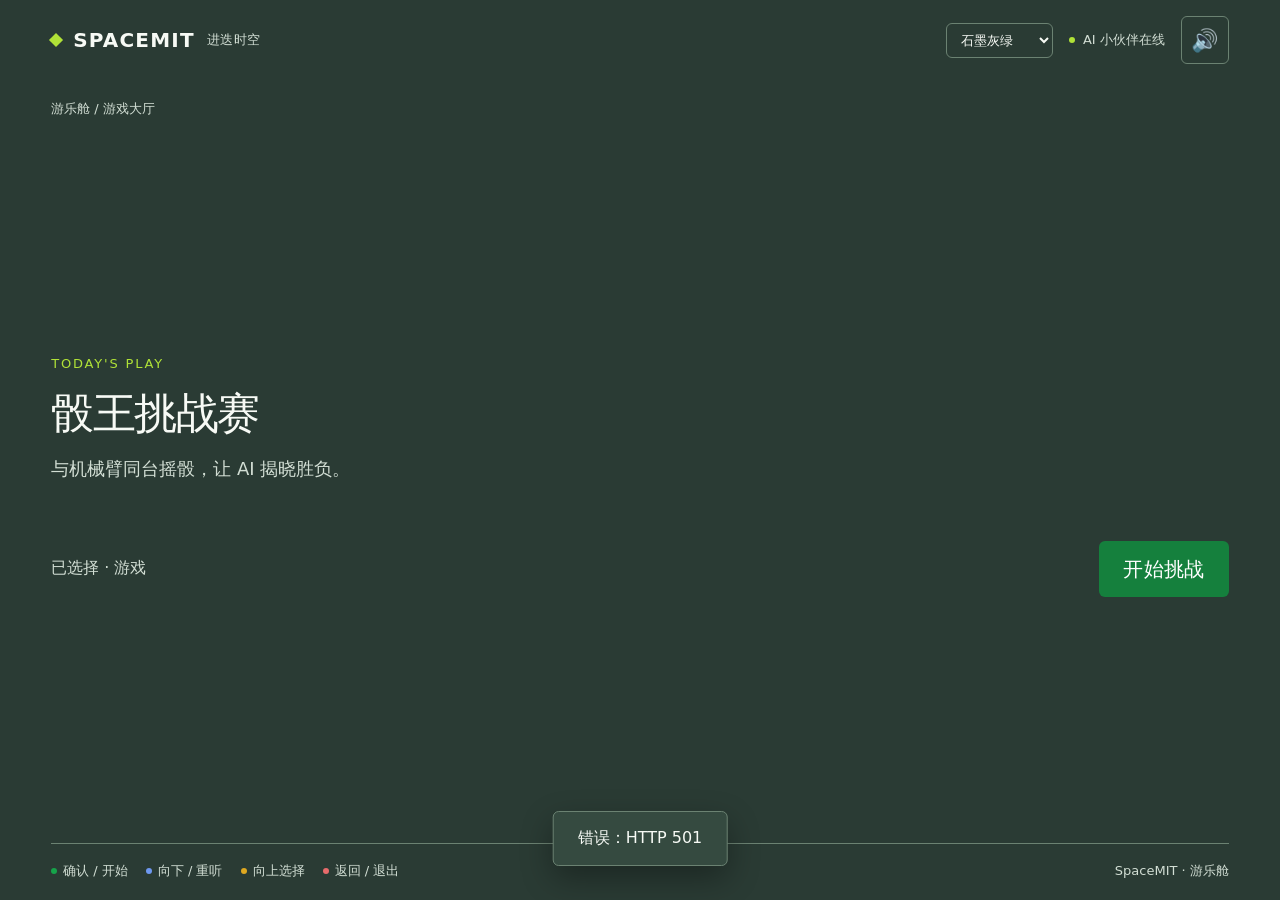
==== commit cc45d0b3: "fix(web): 删除 ASR 语音提示文案 部署不开 asr（asr_enabled=false），待机页/列表页的"对我说：唤醒词" 提示会误导观众以为可以语音操作。删除两个提示节点 （stan" ====
--- a/web/index.html
+++ b/web/index.html
@@ -20,6 +20,7 @@
       <div class="topbar-right">
         <label class="theme-control"><span class="sr-only">界面主题</span><select id="themeSelect" aria-label="界面主题"><option value="dark-arena">石墨灰绿</option><option value="storybook">萌趣游乐舱</option></select></label>
         <span class="companion-status"><span aria-hidden="true"></span>AI 小伙伴在线</span>
+        <button id="audioUnlock" type="button" class="hidden" aria-label="启用语音播放">点击启用声音</button>
         <button class="icon-button" id="soundToggle" type="button" aria-label="切换语音">🔊</button>
       </div>
     </header>
@@ -109,7 +110,6 @@
               <div class="standby-zzz" aria-hidden="true"><span>z</span><span>z</span><span>Z</span></div>
             </div>
             <p class="standby-hint">按任意键开始</p>
-            <p class="standby-wake-words hidden" id="standbyWakeWords"></p>
             <p class="standby-probe" id="standbyProbe"></p>
           </div>
         </section>
@@ -122,7 +122,6 @@
             <span class="arena-only selected-caption" id="arenaSelected" aria-live="polite"></span>
             <button class="btn-circle btn-green" id="startGame" type="button">开玩！</button>
           </div>
-          <p class="standby-wake-words hidden" id="selectVoiceHint"></p>
         </section>
 
         <!-- 游戏规则 -->
--- a/web/styles.css
+++ b/web/styles.css
@@ -220,7 +220,11 @@
 /* 骰子点阵：全站唯一的骰子画法，比分板与摇骰页共用同一套点数布局。
    40px（比分板）是"数据字形"，扁平即可；摇骰页那颗 120px 的另有实物画法
    （见下面的 .die-face）——放大后的图标必须换画法，直接缩放会像贴纸。 */
-.die { --die-size: 40px; --die-pip: 7px; --die-pad: 7px; width: var(--die-size); height: var(--die-size); border-radius: var(--die-radius, calc(var(--die-size) * .2)); background: #d9e2ec; display: grid; grid-template: repeat(3, 1fr) / repeat(3, 1fr); padding: var(--die-pad); gap: 2px; }
+/* 点阵/内边距/点间隙随 --die-size 等比缩放（基准 40px 时逐像素还原旧的
+   7px/7px/2px）：主题层把 --die-size 缩到 24px 上下（clamp）时，固定像素
+   的内部度量装不下 3×3 点阵（需 39px）会溢出裁切——小屏"骰子不完整"
+   的根因（2026-10-12）。摇骰页 .die-face 固定 120px 且自带原值，不受影响。 */
+.die { --die-size: 40px; --die-pip: calc(var(--die-size) * .175); --die-pad: calc(var(--die-size) * .175); width: var(--die-size); height: var(--die-size); border-radius: var(--die-radius, calc(var(--die-size) * .2)); background: #d9e2ec; display: grid; grid-template: repeat(3, 1fr) / repeat(3, 1fr); padding: var(--die-pad); gap: calc(var(--die-size) * .05); }
 .die span { width: var(--die-pip); height: var(--die-pip); border-radius: 50%; align-self: center; justify-self: center; background: #17293b; opacity: 0; }
 .die span.on { opacity: 1; }
 
@@ -232,7 +236,7 @@
    共用棱上叠成双线，圆角会在角上留缺口，两个都会让立方体散成几片卡片。
    所以圆角收到 2px（够软又不露缺口），并且不给 border。 */
 .die-cube { position: relative; width: 120px; height: 120px; transform-style: preserve-3d; animation: tumble 1.8s linear infinite; will-change: transform; }
-.die-face { --die-size: 120px; --die-pip: 19px; --die-pad: 20px; --die-radius: 2px; position: absolute; top: 0; left: 0; }
+.die-face { --die-size: 120px; --die-pip: 19px; --die-pad: 20px; gap: 2px; --die-radius: 2px; position: absolute; top: 0; left: 0; }
 .die-face span { background: radial-gradient(circle at 36% 30%, #3c5878 0%, #17293b 58%, #0b1725 100%); box-shadow: inset 0 2px 3px rgba(0, 0, 0, .5), 0 1px 0 rgba(255, 255, 255, .85); }
 /* 固定光源：上面最亮、下面最暗，正面比侧面亮一档。最暗的面压到 #ced9e5
    附近——这样即使某帧正对镜头，也总有侧面的色阶撑住骰子的轮廓。 */
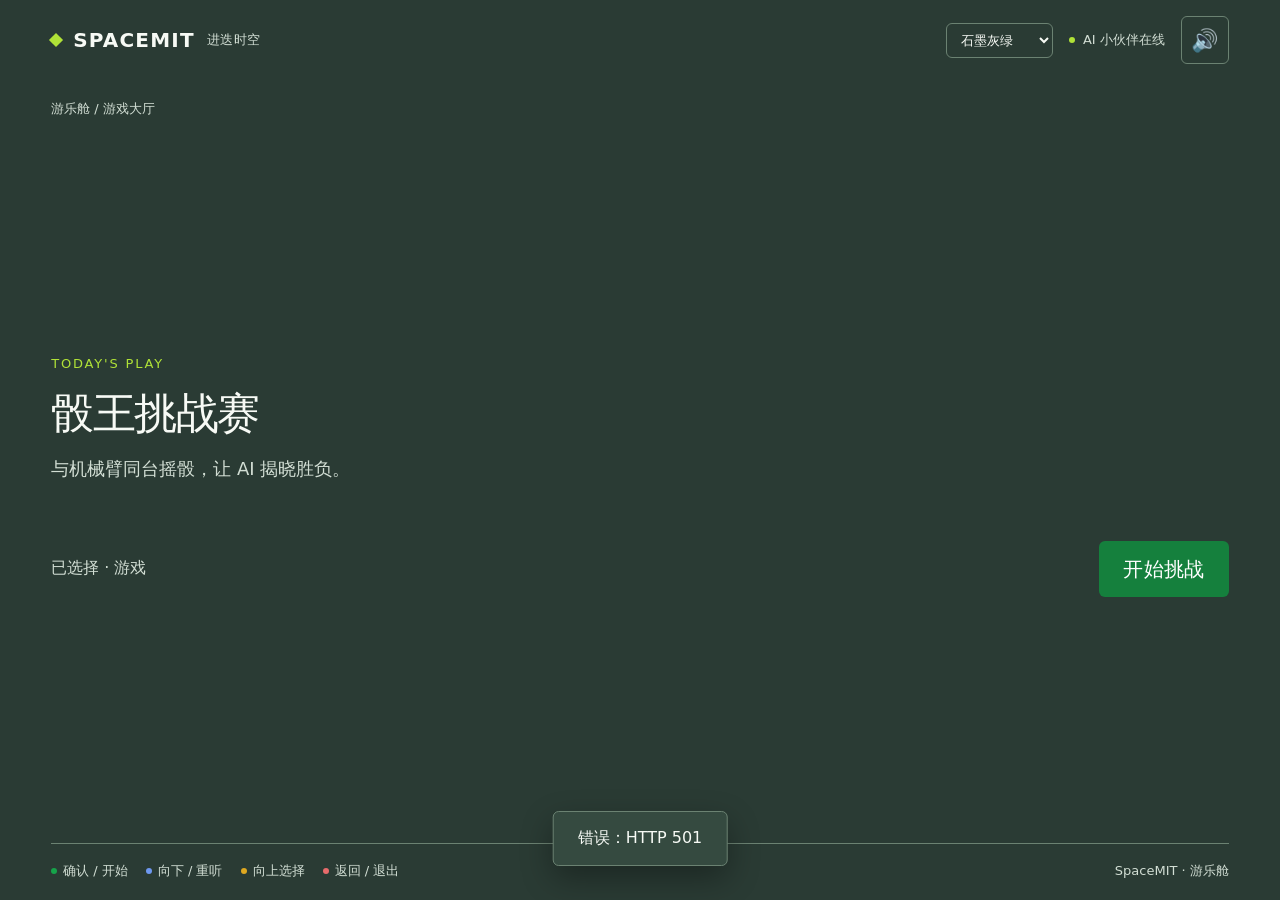
==== commit 1bd23d22: "chore(scene): 现场调优——WebRTC 地址、骰王挑战赛欢迎词、计分板中文标签 - config.json: webrtc_base_url 127.0.0.1→100.118.229." ====
--- a/web/index.html
+++ b/web/index.html
@@ -233,13 +233,13 @@
           </div>
           <div class="scoreboard">
             <div class="score-side player-side" id="playerScoreSide">
-              <span class="score-label">你的好运 · PLAYER</span>
+              <span class="score-label">玩家</span>
               <div class="score-dice" id="playerDice"></div>
               <strong id="playerScore">24</strong>
             </div>
             <div class="versus">VS</div>
             <div class="score-side agent-side" id="agentScoreSide">
-              <span class="score-label">小搭子 · AGENT</span>
+              <span class="score-label">机械臂</span>
               <div class="score-dice" id="agentDice"></div>
               <strong id="agentScore">18</strong>
             </div>
--- a/web/styles.css
+++ b/web/styles.css
@@ -632,6 +632,7 @@
 body:has(.dice-video) .arm-progress { margin: 12px auto 0; padding: 10px 16px; }
 body:has(.dice-video) .shake-cup { display: none; }
 body:has(.dice-video) .view-title { font-size: clamp(24px, 2.5vw, 32px); margin: 8px 0; }
+body:has(.dice-video) .result-banner .view-title { font-size: clamp(36px, 3vw, 52px); }
 body:has(.dice-video) .result-banner { padding: 10px 20px; gap: 12px; }
 body:has(.dice-video) .result-emoji { font-size: 32px; }
 body:has(.dice-video) .result-subtitle { font-size: 15px; }
--- a/web/dark-arena.css
+++ b/web/dark-arena.css
@@ -152,6 +152,7 @@
 :root[data-theme="dark-arena"] .result-banner { border: 0; padding: 0; background: transparent; border-radius: 0; transform: none; box-shadow: none; animation: none; }
 :root[data-theme="dark-arena"] .result-banner.loss { background: transparent; border: 0; }
 :root[data-theme="dark-arena"] .result-banner .view-title { margin: 0; }
+:root[data-theme="dark-arena"] body:has(.dice-video) .result-banner .view-title { font-size: clamp(52px, 4vw, 72px); }
 :root[data-theme="dark-arena"] .result-emoji { display: none; }
 :root[data-theme="dark-arena"] .result-subtitle { color: var(--muted); font-size: var(--arena-label); }
 :root[data-theme="dark-arena"] .scoreboard { padding: 20px 0; width: min(100%, 780px); margin: 16px auto; background: transparent; border: 0; border-radius: 0; gap: 24px; box-shadow: none; }
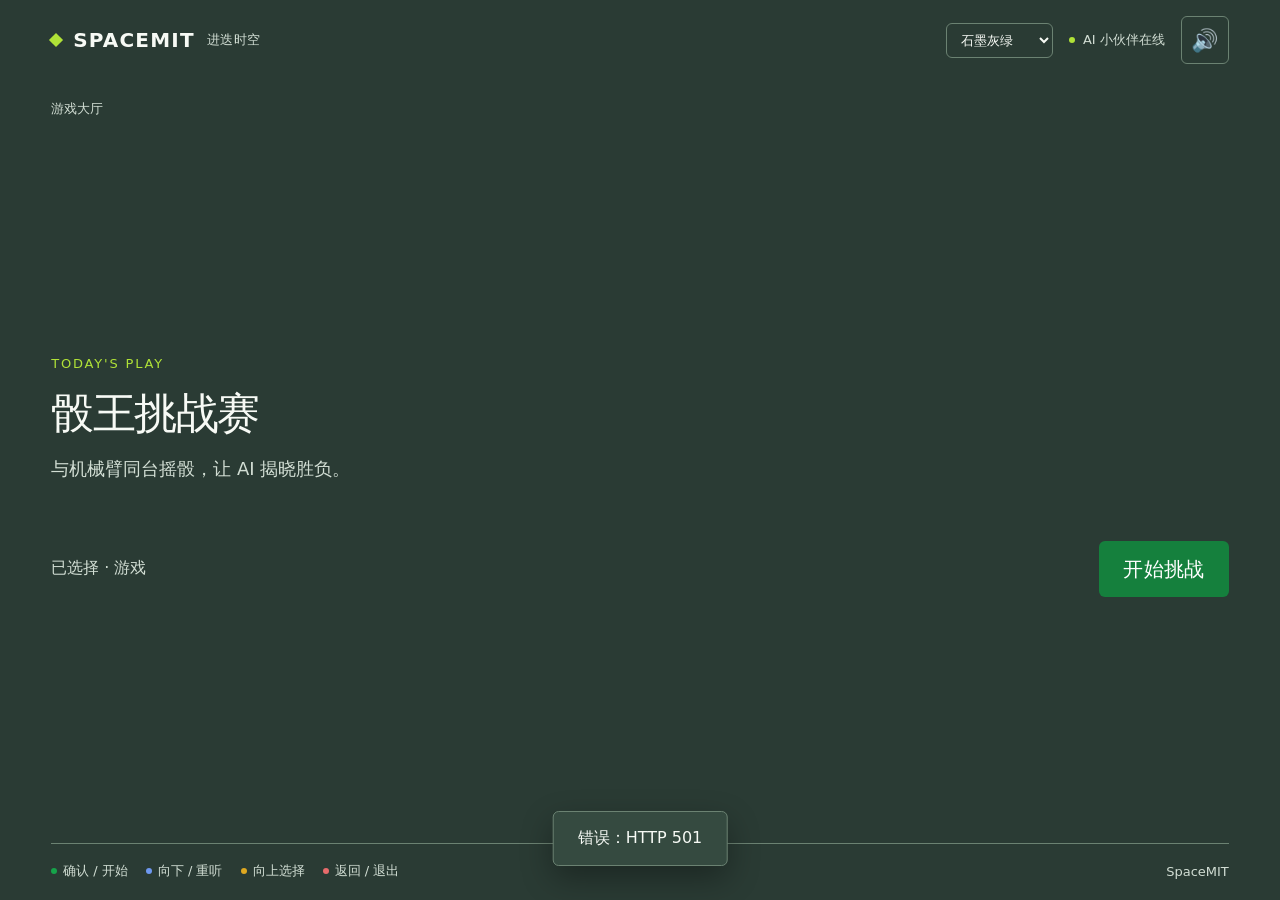
==== commit cb968e3b: "fix(display): unify game orientation and refresh layouts on entry Use display.player_side as the sin" ====
--- a/web/index.html
+++ b/web/index.html
@@ -64,7 +64,7 @@
 
       <main class="stage">
       <nav class="arena-topline arena-only" aria-label="游戏进度">
-        <span id="arenaBreadcrumb">游乐舱 / 游戏大厅</span>
+        <span id="arenaBreadcrumb">游戏大厅</span>
         <span class="arena-steps" id="arenaSteps"><span data-step="0">01 准备</span><span data-step="1">02 对局</span><span data-step="2">03 识别</span><span data-step="3">04 结果</span></span>
       </nav>
       <header class="stage-head">
@@ -259,7 +259,7 @@
       <span>✦ 把计算变成一场好玩的冒险</span>
       <span>SpaceMIT · 进迭时空</span>
     </footer>
-    <footer class="arena-footer arena-only"><span class="arena-keys"><span><i class="green"></i>确认 / 开始</span><span><i class="blue"></i>向下 / 重听</span><span><i class="yellow"></i>向上选择</span><span><i class="red"></i>返回 / 退出</span></span><span>SpaceMIT · 游乐舱</span></footer>
+    <footer class="arena-footer arena-only"><span class="arena-keys"><span><i class="green"></i>确认 / 开始</span><span><i class="blue"></i>向下 / 重听</span><span><i class="yellow"></i>向上选择</span><span><i class="red"></i>返回 / 退出</span></span><span>SpaceMIT</span></footer>
 
   </div>
 
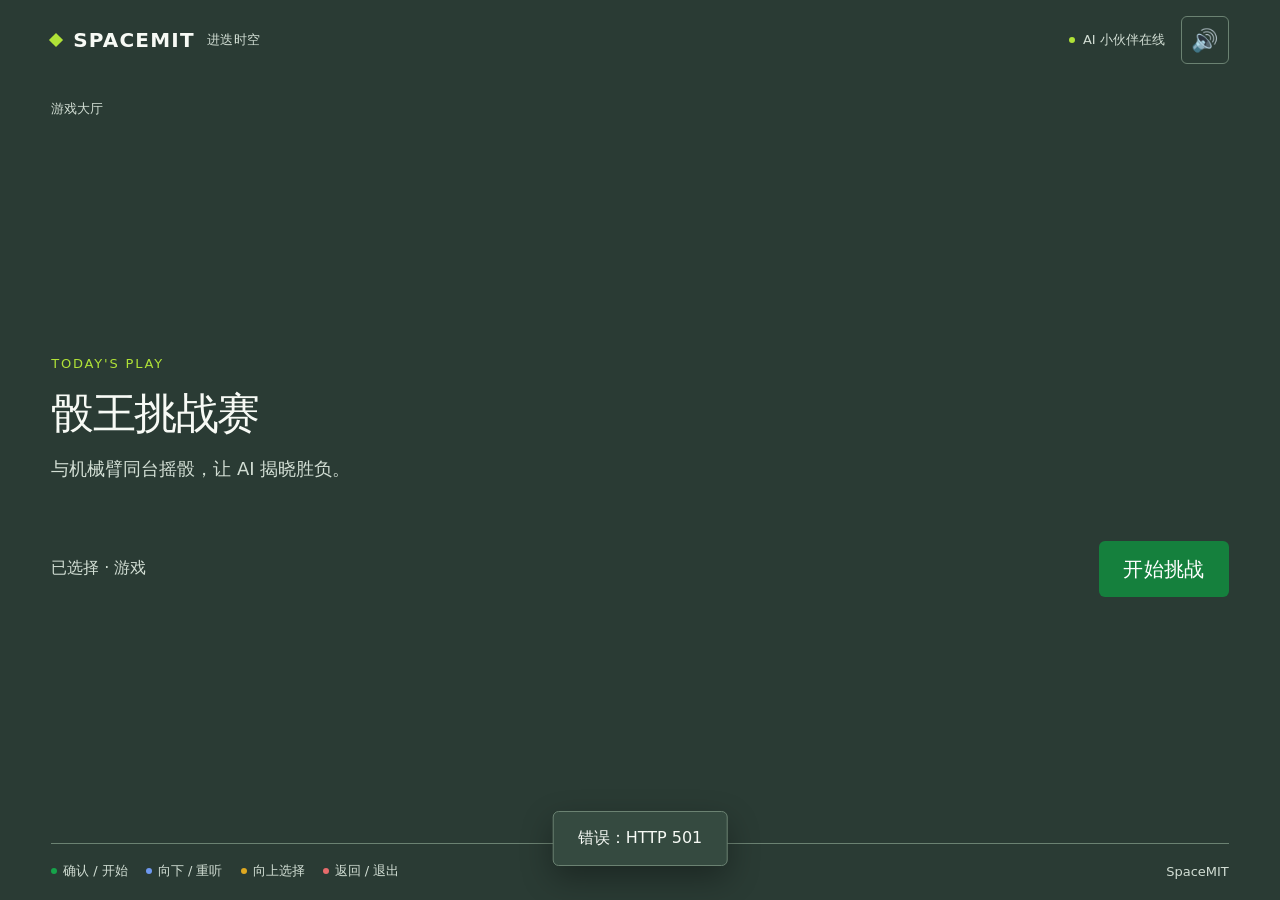
==== commit e7f5f57a: "refactor(web): remove storybook theme and clarify table-color setup Use the fixed dark arena in the " ====
--- a/web/index.html
+++ b/web/index.html
@@ -18,7 +18,6 @@
         <span class="arena-wordmark arena-only"><i aria-hidden="true"></i>SPACEMIT <small>进迭时空</small></span>
       </div>
       <div class="topbar-right">
-        <label class="theme-control"><span class="sr-only">界面主题</span><select id="themeSelect" aria-label="界面主题"><option value="dark-arena">石墨灰绿</option><option value="storybook">萌趣游乐舱</option></select></label>
         <span class="companion-status"><span aria-hidden="true"></span>AI 小伙伴在线</span>
         <button id="audioUnlock" type="button" class="hidden" aria-label="启用语音播放">点击启用声音</button>
         <button class="icon-button" id="soundToggle" type="button" aria-label="切换语音">🔊</button>
--- a/web/dark-arena.css
+++ b/web/dark-arena.css
@@ -1,7 +1,6 @@
-/* The legacy theme is unchanged; every arena rule is scoped to its theme. */
+/* The arena presentation overrides shared component styles. */
 .arena-only { display: none; }
 .sr-only { position: absolute; width: 1px; height: 1px; padding: 0; margin: -1px; overflow: hidden; clip: rect(0, 0, 0, 0); white-space: nowrap; border: 0; }
-.theme-control select { font: inherit; font-size: 13px; color: var(--text); background: var(--surface); border: 1px solid var(--line); border-radius: 6px; padding: 8px 10px; cursor: pointer; }
 
 :root[data-theme="dark-arena"] {
   color-scheme: dark;
